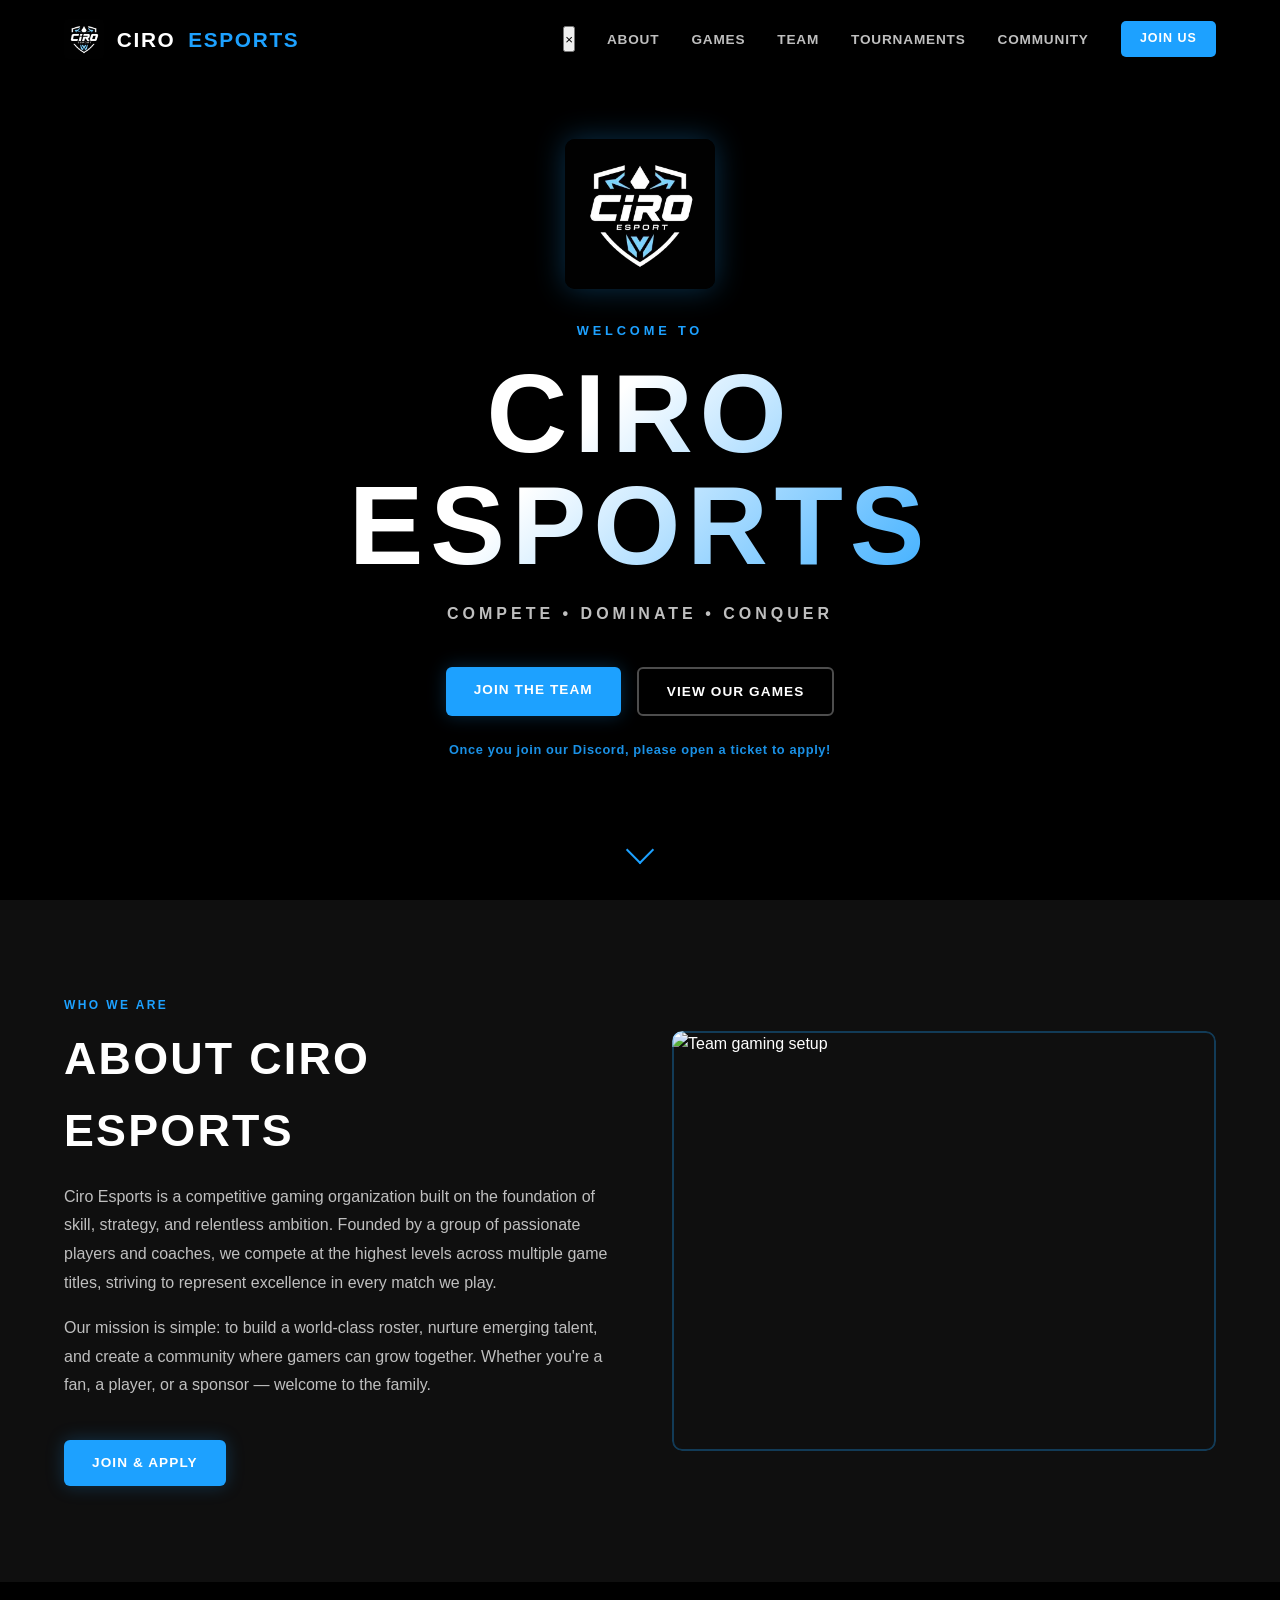
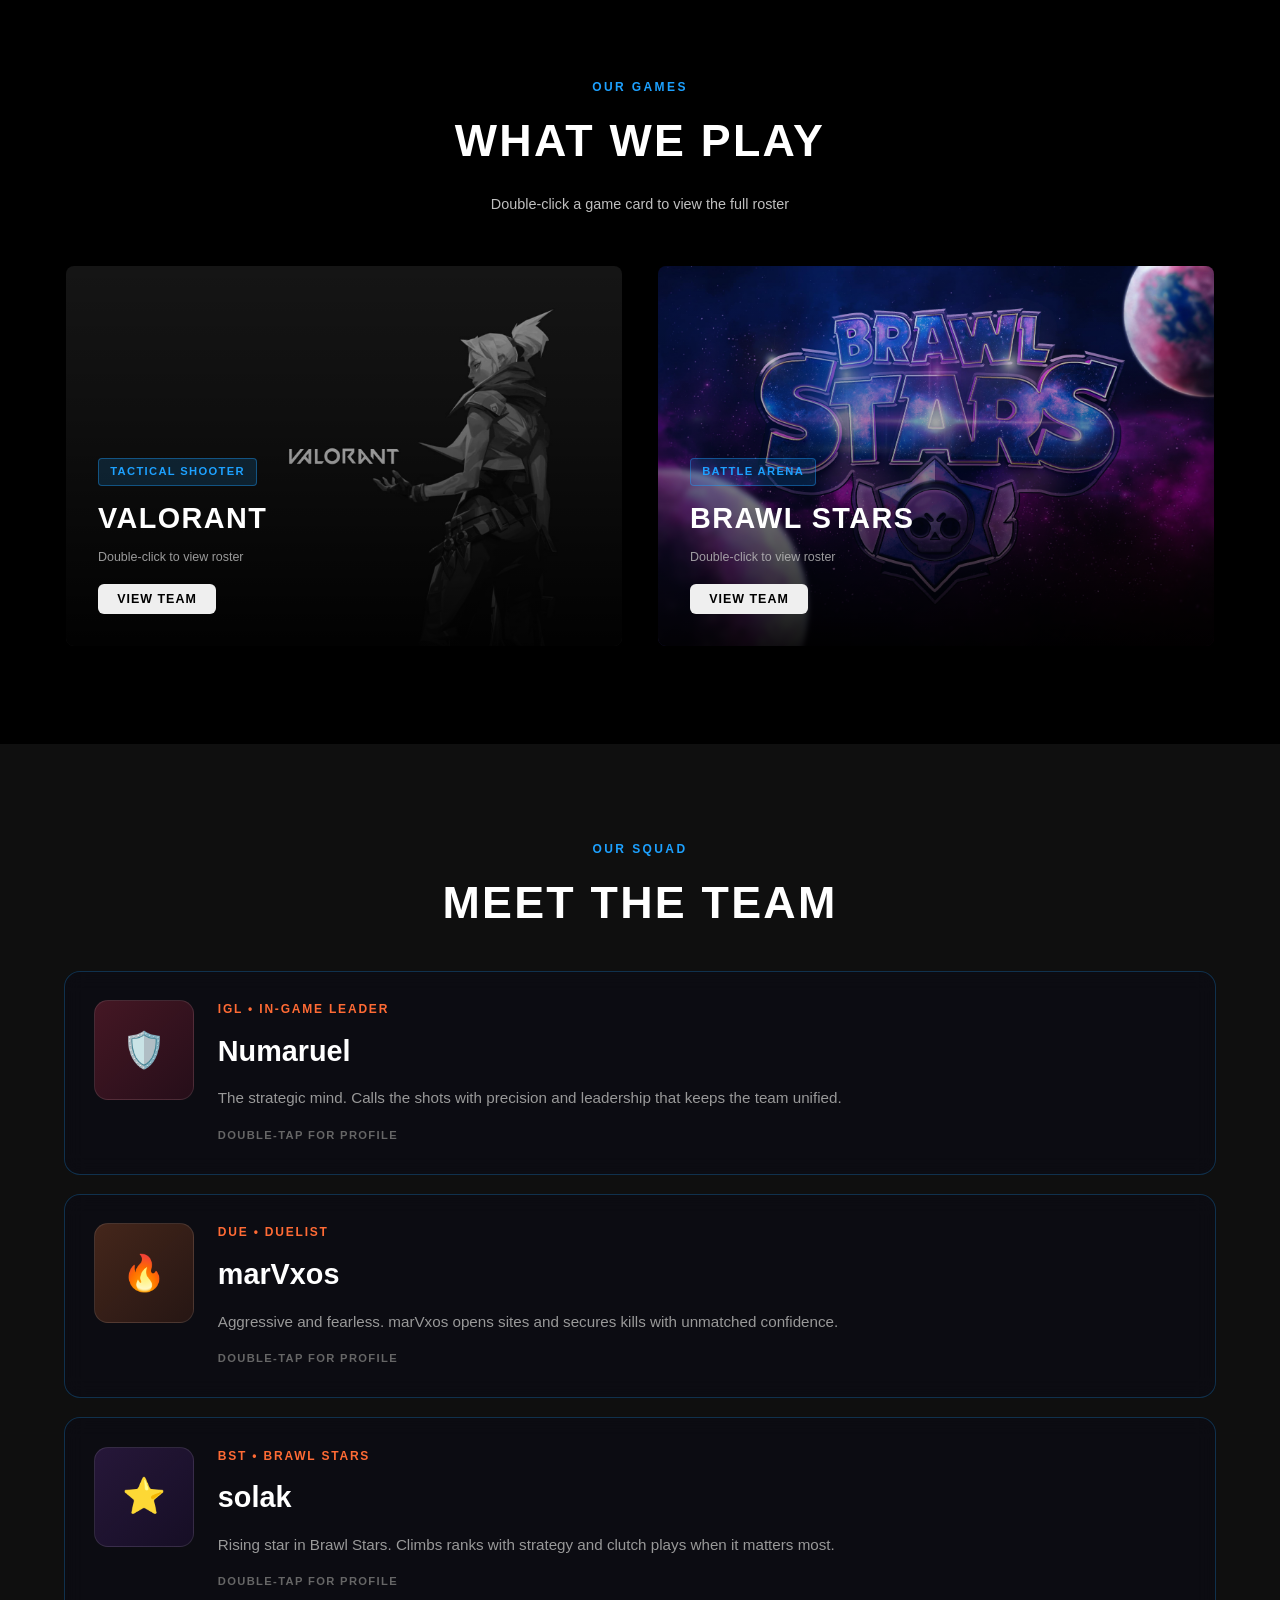
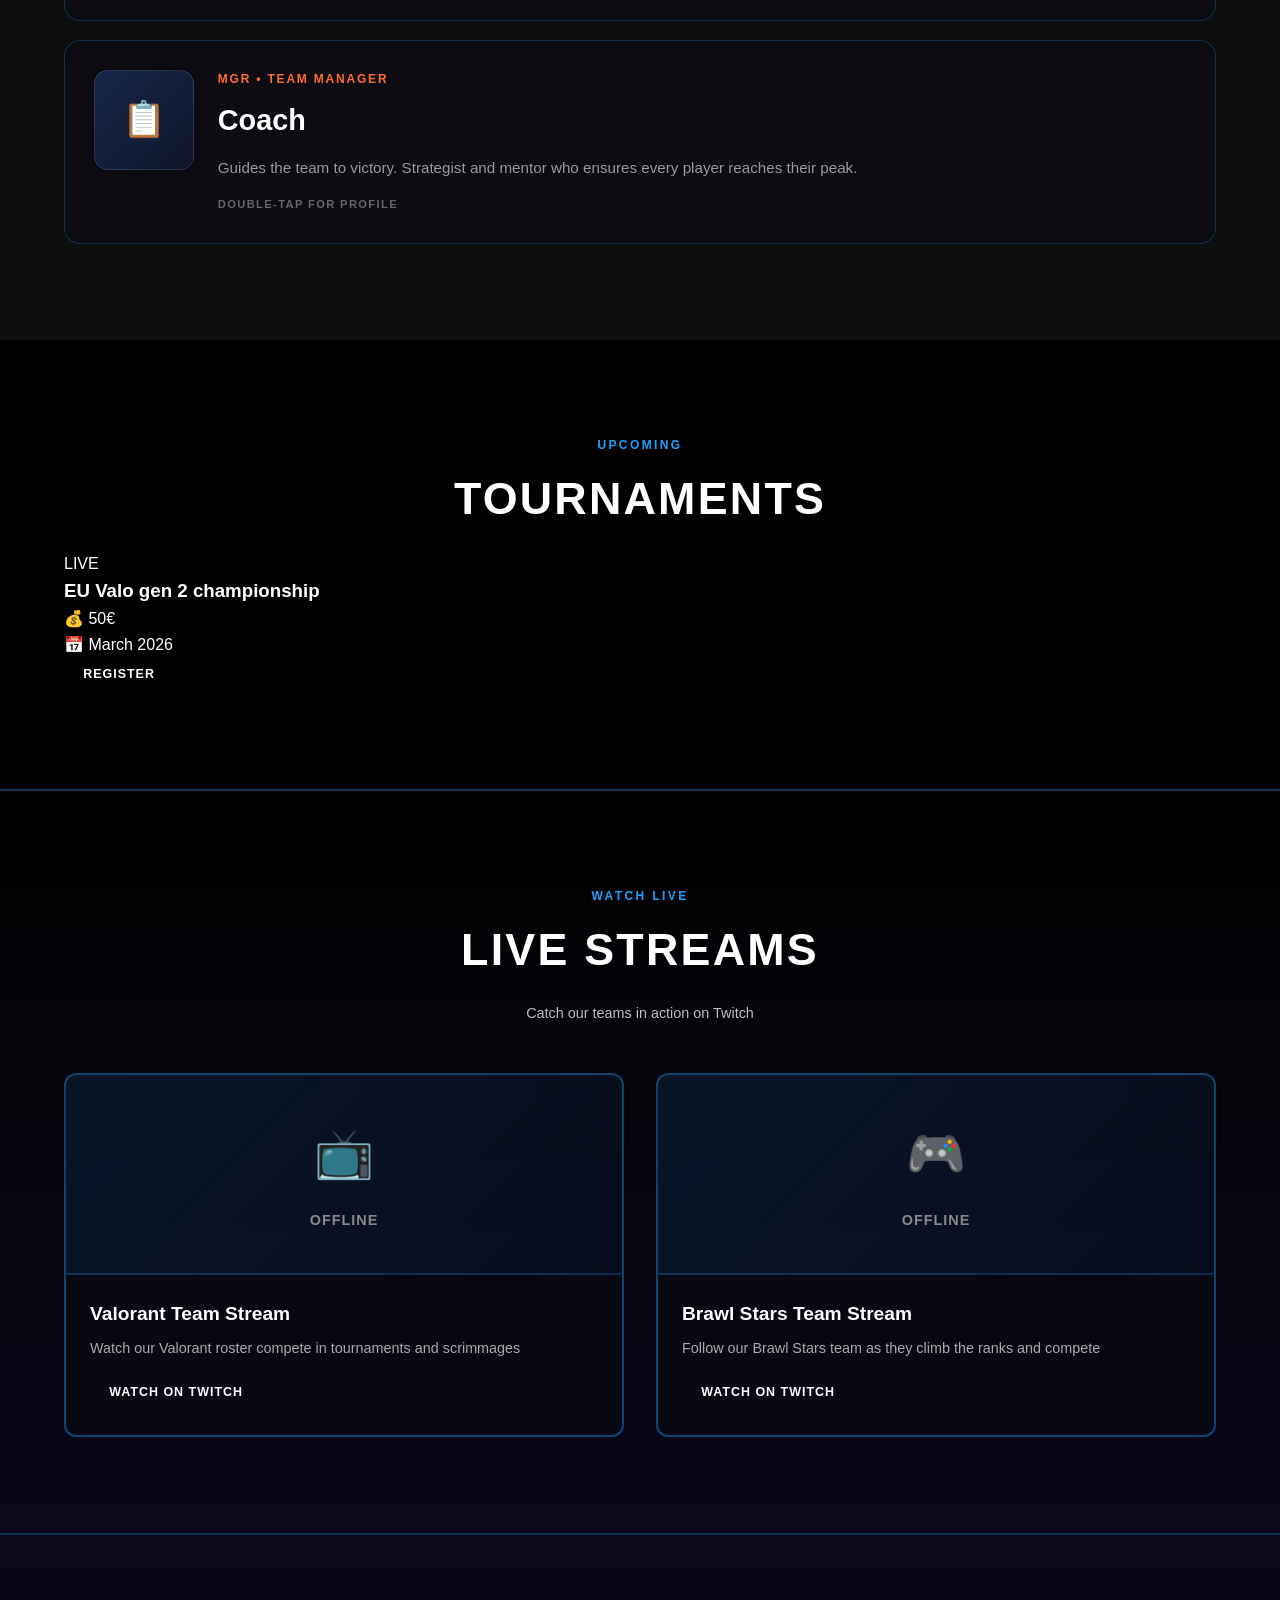
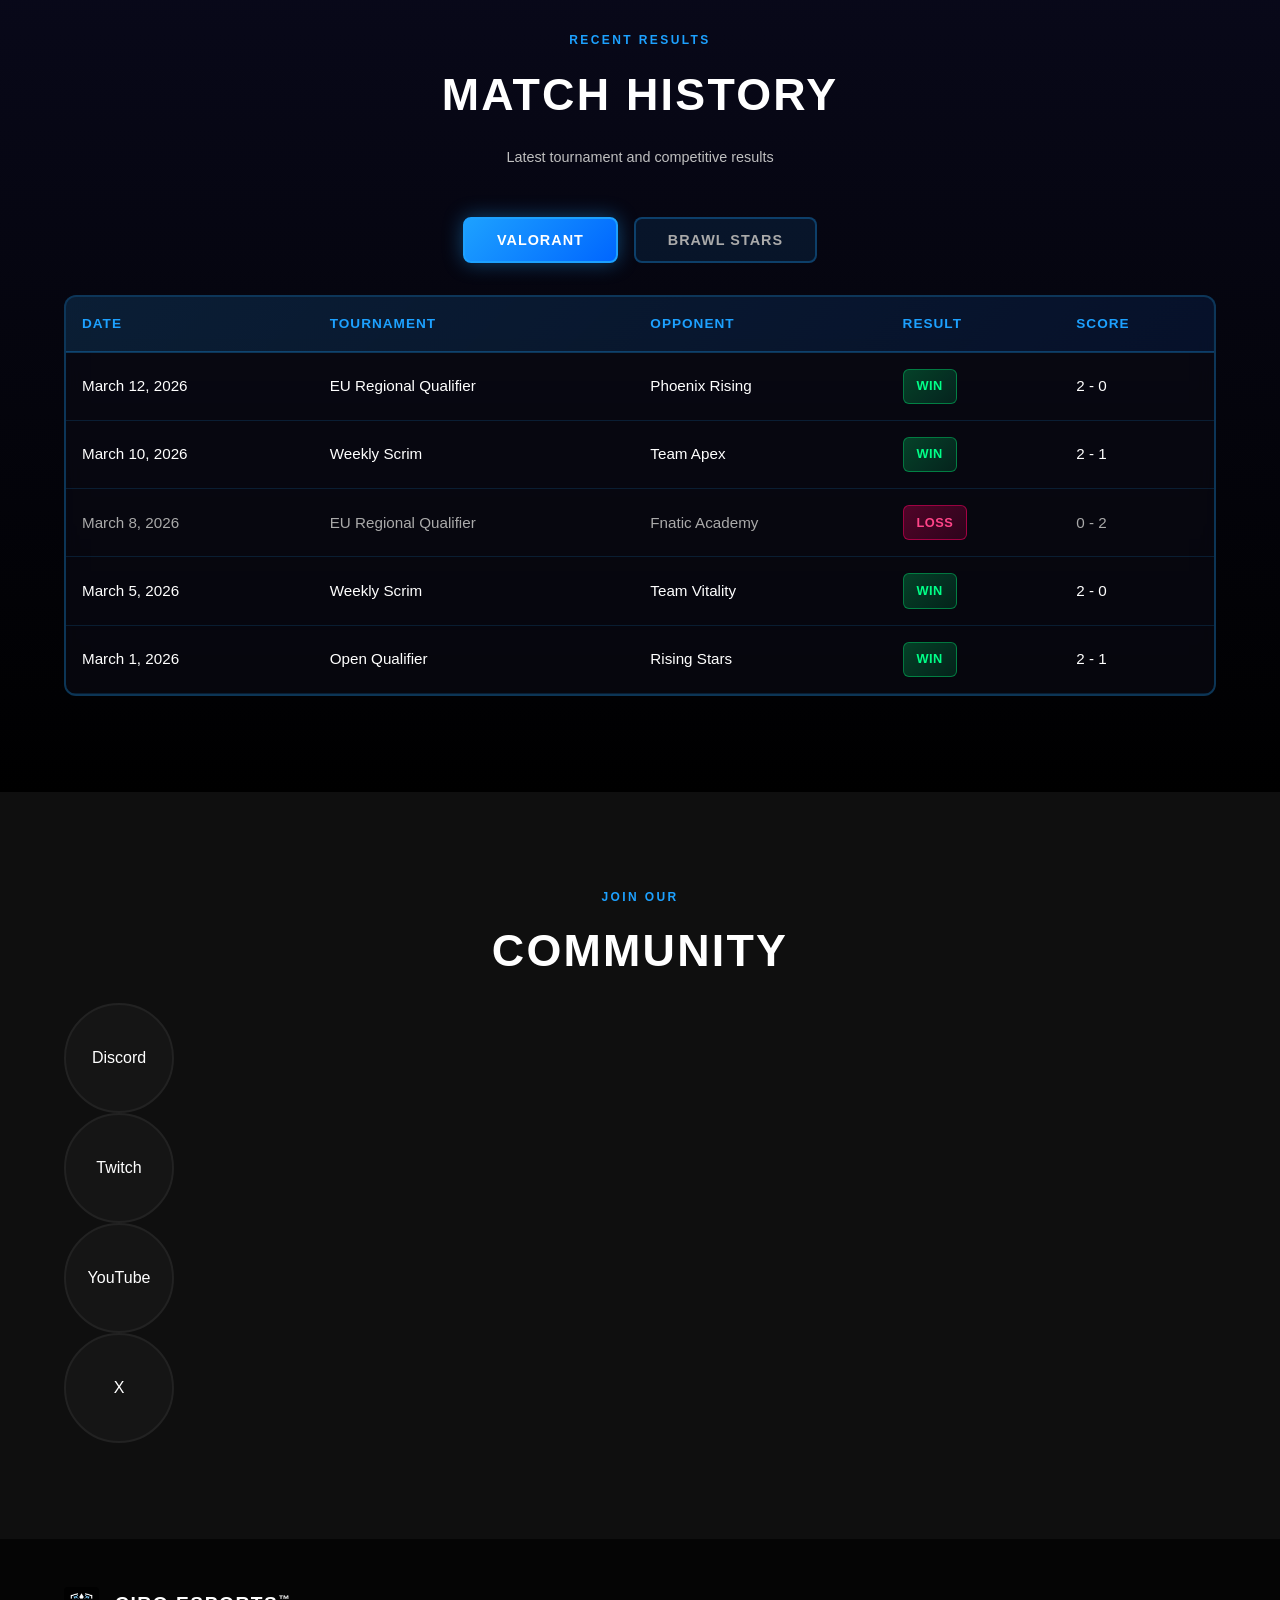
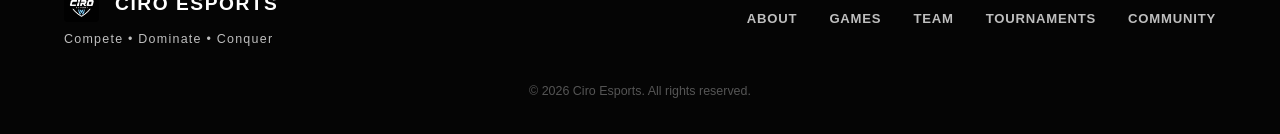
==== index.html @ e3f8dcd4 "Redesign: Update team cards to modern player card style with icons and descriptions" ====
<!DOCTYPE html>
<html lang="en">
<head>
  <meta charset="UTF-8" />
  <meta name="viewport" content="width=device-width, initial-scale=1.0" />
  <title>CIRO ESPORTS</title>
  <link rel="icon" type="image/jpeg" href="logo.jpg" />
  <link rel="stylesheet" href="style-premium.css?v=13" />
</head>
<body>
  <nav class="navbar" id="navbar">
    <div class="nav-container">
      <a href="#" class="nav-logo">
        <img src="logo.jpg" alt="CIRO Logo" class="logo-img" />
        CIRO <span>ESPORTS</span>
      </a>
      <ul class="nav-links" id="navLinks">
        <button class="nav-close" id="navClose" aria-label="Close menu">&times;</button>
        <li><a href="#about">About</a></li>
        <li><a href="#games">Games</a></li>
        <li><a href="#team">Team</a></li>
        <li><a href="#tournaments">Tournaments</a></li>
        <li><a href="#community">Community</a></li>
      </ul>
      <a href="https://discord.gg/yKxx5qBMfY" target="_blank" class="nav-cta">JOIN US</a>
      <button class="hamburger" id="hamburger" aria-label="Menu">
        <span></span><span></span><span></span>
      </button>
    </div>
  </nav>

  <section class="hero" id="home">
    <div class="hero-overlay"></div>
    <div class="hero-content fade-in">
      <img src="logo.jpg" alt="CIRO Logo" class="hero-logo" />
      <p class="hero-sub">WELCOME TO</p>
      <h1 class="hero-title">CIRO ESPORTS</h1>
      <p class="hero-tagline">COMPETE &bull; DOMINATE &bull; CONQUER</p>
      <div class="hero-buttons">
        <a href="https://discord.gg/yKxx5qBMfY" target="_blank" class="btn btn-primary">JOIN THE TEAM</a>
        <a href="#games" class="btn btn-secondary">VIEW OUR GAMES</a>
      </div>
      <p class="hero-join-hint">Once you join our Discord, please open a ticket to apply!</p>
    </div>
    <a href="#about" class="scroll-down" aria-label="Scroll down">
      <span class="scroll-arrow"></span>
    </a>
  </section>

  <section class="about section" id="about">
    <div class="container">
      <div class="about-grid">
        <div class="about-text fade-in">
          <p class="section-label">WHO WE ARE</p>
          <h2 class="section-title">ABOUT CIRO ESPORTS</h2>
          <p class="about-desc">
            Ciro Esports is a competitive gaming organization built on the foundation of skill, strategy, and relentless ambition. Founded by a group of passionate players and coaches, we compete at the highest levels across multiple game titles, striving to represent excellence in every match we play.
          </p>
          <p class="about-desc">
            Our mission is simple: to build a world-class roster, nurture emerging talent, and create a community where gamers can grow together. Whether you're a fan, a player, or a sponsor — welcome to the family.
          </p>
          <a href="https://discord.gg/yKxx5qBMfY" target="_blank" class="btn btn-primary" style="margin-top:1.5rem;">JOIN & APPLY</a>
        </div>
        <div class="about-image fade-in">
          <div class="about-img-wrapper">
            <img src="https://images.unsplash.com/photo-1542751371-adc38448a05e?w=800&q=80" alt="Team gaming setup" />
            <div class="about-img-accent"></div>
          </div>
        </div>
      </div>
    </div>
  </section>

  <section class="games section" id="games">
    <div class="container">
      <p class="section-label center">OUR GAMES</p>
      <h2 class="section-title center">WHAT WE PLAY</h2>
      <p class="section-sub center">Double-click a game card to view the full roster</p>
      <div class="games-grid">
        <div class="game-card" id="card-valorant" ondblclick="openRoster('valorant')">
          <div class="game-card-img" style="background-image: url('valorant.jpg')"></div>
          <div class="game-card-overlay">
            <div class="game-card-info">
              <span class="game-tag">Tactical Shooter</span>
              <h3 class="game-name">VALORANT</h3>
              <p class="game-hint">Double-click to view roster</p>
              <button class="btn btn-sm" onclick="openRoster('valorant'); event.stopPropagation();">VIEW TEAM</button>
            </div>
          </div>
          <div class="card-dbl-hint">
            <span>💥 Double-click for roster</span>
          </div>
        </div>
        <div class="game-card" id="card-brawlstars" ondblclick="openRoster('brawlstars')">
          <div class="game-card-img" style="background-image: url('brawlstars.jpg')"></div>
          <div class="game-card-overlay">
            <div class="game-card-info">
              <span class="game-tag">Battle Arena</span>
              <h3 class="game-name">BRAWL STARS</h3>
              <p class="game-hint">Double-click to view roster</p>
              <button class="btn btn-sm" onclick="openRoster('brawlstars'); event.stopPropagation();">VIEW TEAM</button>
            </div>
          </div>
          <div class="card-dbl-hint">
            <span>💥 Double-click for roster</span>
          </div>
        </div>
      </div>
    </div>
  </section>

  <div class="modal-overlay" id="modal-valorant" onclick="closeRoster('valorant')">
    <div class="modal" onclick="event.stopPropagation()">
      <button class="modal-close" onclick="closeRoster('valorant')">&times;</button>
      <div class="modal-header valorant-header">
        <span class="modal-game-tag">Tactical Shooter</span>
        <h2 class="modal-title">VALORANT ROSTER</h2>
        <p class="modal-sub">CIRO ESPORTS — Active Lineup</p>
      </div>
      <div class="roster-grid">
        <div class="roster-card" ondblclick="showPlayerStats('Numaruel', 'valorant')" style="cursor: pointer; transition: all 0.2s;" title="Double-click to view stats" onmouseover="this.style.transform='scale(1.05)'" onmouseout="this.style.transform='scale(1)'">
          <div class="roster-avatar" style="background: linear-gradient(135deg,#1DA1FF22,#0A6CFF44)"><span class="roster-initial">N</span></div>
          <h3 class="roster-name">Numaruel</h3>
          <p class="roster-role">IGL</p>
        </div>
        <div class="roster-card" ondblclick="showPlayerStats('marVxos', 'valorant')" style="cursor: pointer; transition: all 0.2s;" title="Double-click to view stats" onmouseover="this.style.transform='scale(1.05)'" onmouseout="this.style.transform='scale(1)'">
          <div class="roster-avatar" style="background: linear-gradient(135deg,#FF006E22,#C3045044)"><span class="roster-initial">M</span></div>
          <h3 class="roster-name">marVxos</h3>
          <p class="roster-role">Duelist</p>
        </div>
        <div class="roster-card" ondblclick="showPlayerStats('edii', 'valorant')" style="cursor: pointer; transition: all 0.2s;" title="Double-click to view stats" onmouseover="this.style.transform='scale(1.05)'" onmouseout="this.style.transform='scale(1)'">
          <div class="roster-avatar" style="background: linear-gradient(135deg,#00D9FF22,#0099CC44)"><span class="roster-initial">E</span></div>
          <h3 class="roster-name">edii</h3>
          <p class="roster-role">Controller</p>
        </div>
        <div class="roster-card" ondblclick="showPlayerStats('goonerJ67', 'valorant')" style="cursor: pointer; transition: all 0.2s;" title="Double-click to view stats" onmouseover="this.style.transform='scale(1.05)'" onmouseout="this.style.transform='scale(1)'">
          <div class="roster-avatar" style="background: linear-gradient(135deg,#FFB81C22,#FF950044)"><span class="roster-initial">G</span></div>
          <h3 class="roster-name">goonerJ67</h3>
          <p class="roster-role">Smoker</p>
        </div>
        <div class="roster-card" ondblclick="showPlayerStats('ItzReallyMario', 'valorant')" style="cursor: pointer; transition: all 0.2s;" title="Double-click to view stats" onmouseover="this.style.transform='scale(1.05)'" onmouseout="this.style.transform='scale(1)'">
          <div class="roster-avatar" style="background: linear-gradient(135deg,#00FF0022,#00CC0044)"><span class="roster-initial">I</span></div>
          <h3 class="roster-name">ItzReallyMario</h3>
          <p class="roster-role">Fragger</p>
        </div>
      </div>
    </div>
  </div>

  <div class="modal-overlay" id="modal-brawlstars" onclick="closeRoster('brawlstars')">
    <div class="modal" onclick="event.stopPropagation()">
      <button class="modal-close" onclick="closeRoster('brawlstars')">&times;</button>
      <div class="modal-header brawlstars-header">
        <span class="modal-game-tag">Battle Arena</span>
        <h2 class="modal-title">BRAWL STARS ROSTER</h2>
        <p class="modal-sub">CIRO ESPORTS — Active Lineup</p>
      </div>
      <div class="roster-grid">
        <div class="roster-card" ondblclick="showPlayerStats('solak', 'brawlstars')" style="cursor: pointer; transition: all 0.2s;" title="Double-click to view stats" onmouseover="this.style.transform='scale(1.05)'" onmouseout="this.style.transform='scale(1)'">
          <div class="roster-avatar" style="background: linear-gradient(135deg,#FF006E22,#C3045044)"><span class="roster-initial">S</span></div>
          <h3 class="roster-name">solak</h3>
          <p class="roster-role">Vice President</p>
        </div>
        <div class="roster-card" ondblclick="showPlayerStats('rezon', 'brawlstars')" style="cursor: pointer; transition: all 0.2s;" title="Double-click to view stats" onmouseover="this.style.transform='scale(1.05)'" onmouseout="this.style.transform='scale(1)'">
          <div class="roster-avatar" style="background: linear-gradient(135deg,#FF9500AA,#FF6B00BB)"><span class="roster-initial">R</span></div>
          <h3 class="roster-name">rezon</h3>
          <p class="roster-role">Member</p>
        </div>
        <div class="roster-card">
          <div class="roster-avatar" style="background: linear-gradient(135deg,#CCCCCC22,#99999944)"><span class="roster-initial">-</span></div>
          <h3 class="roster-name">Empty</h3>
          <p class="roster-role">-</p>
        </div>
        <div class="roster-card">
          <div class="roster-avatar" style="background: linear-gradient(135deg,#CCCCCC22,#99999944)"><span class="roster-initial">-</span></div>
          <h3 class="roster-name">Empty</h3>
          <p class="roster-role">-</p>
        </div>
        <div class="roster-card">
          <div class="roster-avatar" style="background: linear-gradient(135deg,#CCCCCC22,#99999944)"><span class="roster-initial">-</span></div>
          <h3 class="roster-name">Empty</h3>
          <p class="roster-role">-</p>
        </div>
      </div>
    </div>
  </div>

  <section class="team section" id="team">
    <div class="container">
      <p class="section-label center">OUR SQUAD</p>
      <h2 class="section-title center">MEET THE TEAM</h2>
      <div class="team-cards-container">
        <!-- Numaruel -->
        <div class="team-card-modern fade-in">
          <div class="card-icon-container" style="background: linear-gradient(135deg, rgba(200,50,80,0.3) 0%, rgba(150,30,60,0.2) 100%);">
            <span class="card-icon">🛡️</span>
          </div>
          <div class="card-content">
            <p class="card-role">IGL • IN-GAME LEADER</p>
            <h3 class="card-name">Numaruel</h3>
            <p class="card-desc">The strategic mind. Calls the shots with precision and leadership that keeps the team unified.</p>
            <p class="card-hint">DOUBLE-TAP FOR PROFILE</p>
          </div>
        </div>

        <!-- marVxos -->
        <div class="team-card-modern fade-in">
          <div class="card-icon-container" style="background: linear-gradient(135deg, rgba(200,100,50,0.3) 0%, rgba(150,70,30,0.2) 100%);">
            <span class="card-icon">🔥</span>
          </div>
          <div class="card-content">
            <p class="card-role">DUE • DUELIST</p>
            <h3 class="card-name">marVxos</h3>
            <p class="card-desc">Aggressive and fearless. marVxos opens sites and secures kills with unmatched confidence.</p>
            <p class="card-hint">DOUBLE-TAP FOR PROFILE</p>
          </div>
        </div>

        <!-- solak -->
        <div class="team-card-modern fade-in">
          <div class="card-icon-container" style="background: linear-gradient(135deg, rgba(100,50,150,0.3) 0%, rgba(70,30,120,0.2) 100%);">
            <span class="card-icon">⭐</span>
          </div>
          <div class="card-content">
            <p class="card-role">BST • BRAWL STARS</p>
            <h3 class="card-name">solak</h3>
            <p class="card-desc">Rising star in Brawl Stars. Climbs ranks with strategy and clutch plays when it matters most.</p>
            <p class="card-hint">DOUBLE-TAP FOR PROFILE</p>
          </div>
        </div>

        <!-- Coach -->
        <div class="team-card-modern fade-in">
          <div class="card-icon-container" style="background: linear-gradient(135deg, rgba(50,100,200,0.3) 0%, rgba(30,70,150,0.2) 100%);">
            <span class="card-icon">📋</span>
          </div>
          <div class="card-content">
            <p class="card-role">MGR • TEAM MANAGER</p>
            <h3 class="card-name">Coach</h3>
            <p class="card-desc">Guides the team to victory. Strategist and mentor who ensures every player reaches their peak.</p>
            <p class="card-hint">DOUBLE-TAP FOR PROFILE</p>
          </div>
        </div>
      </div>
    </div>
  </section>

  <section class="tournaments section" id="tournaments">
    <div class="container">
      <p class="section-label center">UPCOMING</p>
      <h2 class="section-title center">TOURNAMENTS</h2>
      <div class="tournaments-grid">
        <div class="tournament-card fade-in">
          <div class="tournament-badge">
            <span class="badge-live">LIVE</span>
          </div>
          <h3 class="tournament-name">EU Valo gen 2 championship</h3>
          <p class="tournament-prize">💰 50€</p>
          <p class="tournament-date">📅 March 2026</p>
          <a href="https://discord.gg/yKxx5qBMfY" target="_blank" class="btn btn-sm">REGISTER</a>
        </div>
      </div>
    </div>
  </section>

  <!-- LIVE STREAM SECTION -->
  <section class="livestream section" id="livestream">
    <div class="container">
      <p class="section-label center">WATCH LIVE</p>
      <h2 class="section-title center">LIVE STREAMS</h2>
      <p class="section-sub center">Catch our teams in action on Twitch</p>
      <div class="livestream-grid">
        <div class="livestream-card fade-in">
          <div class="livestream-placeholder">
            <div class="livestream-icon">📺</div>
            <p class="livestream-status">OFFLINE</p>
          </div>
          <div class="livestream-info">
            <h3 class="livestream-title">Valorant Team Stream</h3>
            <p class="livestream-desc">Watch our Valorant roster compete in tournaments and scrimmages</p>
            <a href="https://www.twitch.tv/ciroesports" target="_blank" class="btn btn-sm">WATCH ON TWITCH</a>
          </div>
        </div>
        <div class="livestream-card fade-in">
          <div class="livestream-placeholder">
            <div class="livestream-icon">🎮</div>
            <p class="livestream-status">OFFLINE</p>
          </div>
          <div class="livestream-info">
            <h3 class="livestream-title">Brawl Stars Team Stream</h3>
            <p class="livestream-desc">Follow our Brawl Stars team as they climb the ranks and compete</p>
            <a href="https://www.twitch.tv/ciroesports" target="_blank" class="btn btn-sm">WATCH ON TWITCH</a>
          </div>
        </div>
      </div>
    </div>
  </section>

  <!-- MATCH HISTORY SECTION -->
  <section class="matches section" id="matches">
    <div class="container">
      <p class="section-label center">RECENT RESULTS</p>
      <h2 class="section-title center">MATCH HISTORY</h2>
      <p class="section-sub center">Latest tournament and competitive results</p>
      <div class="matches-container">
        <div class="matches-tabs">
          <button class="tab-btn active" onclick="switchMatchTab('valorant')">VALORANT</button>
          <button class="tab-btn" onclick="switchMatchTab('brawlstars')">BRAWL STARS</button>
        </div>
        <div class="matches-table-wrapper">
          <table class="matches-table" id="valorant-matches">
            <thead>
              <tr>
                <th>Date</th>
                <th>Tournament</th>
                <th>Opponent</th>
                <th>Result</th>
                <th>Score</th>
              </tr>
            </thead>
            <tbody>
              <tr class="match-win">
                <td>March 12, 2026</td>
                <td>EU Regional Qualifier</td>
                <td>Phoenix Rising</td>
                <td><span class="badge-win">WIN</span></td>
                <td>2 - 0</td>
              </tr>
              <tr class="match-win">
                <td>March 10, 2026</td>
                <td>Weekly Scrim</td>
                <td>Team Apex</td>
                <td><span class="badge-win">WIN</span></td>
                <td>2 - 1</td>
              </tr>
              <tr class="match-loss">
                <td>March 8, 2026</td>
                <td>EU Regional Qualifier</td>
                <td>Fnatic Academy</td>
                <td><span class="badge-loss">LOSS</span></td>
                <td>0 - 2</td>
              </tr>
              <tr class="match-win">
                <td>March 5, 2026</td>
                <td>Weekly Scrim</td>
                <td>Team Vitality</td>
                <td><span class="badge-win">WIN</span></td>
                <td>2 - 0</td>
              </tr>
              <tr class="match-win">
                <td>March 1, 2026</td>
                <td>Open Qualifier</td>
                <td>Rising Stars</td>
                <td><span class="badge-win">WIN</span></td>
                <td>2 - 1</td>
              </tr>
            </tbody>
          </table>
          <table class="matches-table" id="brawlstars-matches" style="display: none;">
            <thead>
              <tr>
                <th>Date</th>
                <th>Tournament</th>
                <th>Opponent</th>
                <th>Result</th>
                <th>Trophies Won</th>
              </tr>
            </thead>
            <tbody>
              <tr class="match-win">
                <td>March 13, 2026</td>
                <td>Regional Championship</td>
                <td>Brawl Legends</td>
                <td><span class="badge-win">WIN</span></td>
                <td>+145</td>
              </tr>
              <tr class="match-win">
                <td>March 11, 2026</td>
                <td>Weekly Showdown</td>
                <td>Elite Squad</td>
                <td><span class="badge-win">WIN</span></td>
                <td>+98</td>
              </tr>
              <tr class="match-loss">
                <td>March 9, 2026</td>
                <td>Regional Championship</td>
                <td>Pro Gamers</td>
                <td><span class="badge-loss">LOSS</span></td>
                <td>-67</td>
              </tr>
              <tr class="match-win">
                <td>March 6, 2026</td>
                <td>Weekly Showdown</td>
                <td>Star Chasers</td>
                <td><span class="badge-win">WIN</span></td>
                <td>+156</td>
              </tr>
              <tr class="match-win">
                <td>March 2, 2026</td>
                <td>Friendly Match</td>
                <td>Rising Stars</td>
                <td><span class="badge-win">WIN</span></td>
                <td>+112</td>
              </tr>
            </tbody>
          </table>
        </div>
      </div>
    </div>
  </section>

  <section class="community section" id="community">
    <div class="container">
      <p class="section-label center">JOIN OUR</p>
      <h2 class="section-title center">COMMUNITY</h2>
      <div class="community-buttons">
        <a href="https://discord.gg/yKxx5qBMfY" target="_blank" class="social-btn discord"><span>Discord</span></a>
        <a href="https://www.twitch.tv/ciroesports" target="_blank" class="social-btn twitch"><span>Twitch</span></a>
        <a href="https://youtube.com" target="_blank" class="social-btn youtube"><span>YouTube</span></a>
        <a href="https://x.com/CiroEsport33319" target="_blank" class="social-btn twitter"><span>X</span></a>
      </div>
    </div>
  </section>

  <footer class="footer">
    <div class="container">
      <div class="footer-inner">
        <div class="footer-brand">
          <div class="footer-logo-wrapper">
            <img src="logo.jpg" alt="CIRO Logo" class="footer-logo-img" />
            <p class="footer-logo">CIRO ESPORTS<span class="trade">™</span></p>
          </div>
          <p class="footer-tagline">Compete &bull; Dominate &bull; Conquer</p>
        </div>
        <div class="footer-links">
          <a href="#about">About</a>
          <a href="#games">Games</a>
          <a href="#team">Team</a>
          <a href="#tournaments">Tournaments</a>
          <a href="#community">Community</a>
        </div>
      </div>
      <p class="footer-copy">&copy; 2026 Ciro Esports. All rights reserved.</p>
    </div>
  </footer>

  <!-- PLAYER STATS MODAL -->
  <div class="modal-overlay" id="modal-stats" onclick="closeStats()">
    <div class="modal" onclick="event.stopPropagation()" style="max-width: 600px;">
      <button class="modal-close" onclick="closeStats()">&times;</button>
      <div class="modal-header" id="stats-header">
        <h2 class="modal-title" id="stats-player-name">Player Stats</h2>
      </div>
      <div id="stats-content" style="padding: 20px; color: #fff;">
        <div id="stats-tracker-link"></div>
        <div id="stats-display"></div>
      </div>
    </div>
  </div>

  <script src="script-premium.js?v=13"></script>
</body>
</html>
---- style-premium.css ----
/* ============================================================
   CIRO ESPORTS — MAIN STYLESHEET
   Blue-accent, clean esports design
   ============================================================ */

/* ---------- RESET & BASE ---------- */
*, *::before, *::after { box-sizing: border-box; margin: 0; padding: 0; }

:root {
  --bg:        #000000;
  --bg2:       #0F0F0F;
  --card:      #151515;
  --blue:      #1DA1FF;
  --blue2:     #0A6CFF;
  --white:     #FFFFFF;
  --gray:      #BFBFBF;
  --border:    #222222;
  --radius:    10px;
  --transition: 0.3s ease;
}

html { scroll-behavior: smooth; }

body {
  background: var(--bg);
  color: var(--white);
  font-family: 'Inter', sans-serif;
  font-size: 16px;
  line-height: 1.6;
  overflow-x: hidden;
}

a { text-decoration: none; color: inherit; }
img { max-width: 100%; display: block; }
ul { list-style: none; }

/* ---------- UTILITIES ---------- */
.container { max-width: 1200px; margin: 0 auto; padding: 0 1.5rem; }
.section    { padding: 6rem 0; }
.center     { text-align: center; }

.section-label {
  font-family: 'Montserrat', sans-serif;
  font-size: 0.75rem;
  font-weight: 700;
  letter-spacing: 0.2em;
  color: var(--blue);
  text-transform: uppercase;
  margin-bottom: 0.5rem;
}

.section-title {
  font-family: 'Montserrat', sans-serif;
  font-size: clamp(1.8rem, 4vw, 2.8rem);
  font-weight: 900;
  text-transform: uppercase;
  letter-spacing: 0.05em;
  margin-bottom: 1rem;
}

.section-sub {
  color: var(--gray);
  font-size: 0.9rem;
  margin-bottom: 3rem;
}

.section-desc {
  color: var(--gray);
  max-width: 540px;
  margin: 0 auto 3rem;
}

/* ---------- BUTTONS ---------- */
.btn {
  display: inline-block;
  padding: 0.75rem 1.75rem;
  border-radius: 6px;
  font-family: 'Montserrat', sans-serif;
  font-weight: 700;
  font-size: 0.85rem;
  letter-spacing: 0.08em;
  text-transform: uppercase;
  cursor: pointer;
  border: none;
  transition: all var(--transition);
}

.btn-primary {
  background: var(--blue);
  color: var(--white);
  box-shadow: 0 0 18px rgba(29,161,255,0.25);
}
.btn-primary:hover {
  background: var(--blue2);
  box-shadow: 0 0 28px rgba(29,161,255,0.45);
  transform: translateY(-2px);
}

.btn-secondary {
  background: transparent;
  color: var(--white);
  border: 2px solid rgba(255,255,255,0.3);
}
.btn-secondary:hover {
  border-color: var(--blue);
  color: var(--blue);
  transform: translateY(-2px);
}

.btn-outline {
  background: transparent;
  color: var(--blue);
  border: 2px solid var(--blue);
}
.btn-outline:hover {
  background: var(--blue);
  color: var(--white);
  transform: translateY(-2px);
}

.btn-sm { padding: 0.5rem 1.2rem; font-size: 0.78rem; }

/* ---------- NAVBAR ---------- */
.navbar {
  position: fixed;
  top: 0; left: 0; right: 0;
  z-index: 1000;
  padding: 1.2rem 0;
  transition: background var(--transition), padding var(--transition);
}

.navbar.scrolled {
  background: rgba(0,0,0,0.92);
  backdrop-filter: blur(12px);
  padding: 0.8rem 0;
  border-bottom: 1px solid var(--border);
}

.nav-container {
  max-width: 1200px;
  margin: 0 auto;
  padding: 0 1.5rem;
  display: flex;
  align-items: center;
  gap: 2rem;
}

.nav-logo {
  font-family: 'Montserrat', sans-serif;
  font-weight: 900;
  font-size: 1.3rem;
  letter-spacing: 0.08em;
  text-transform: uppercase;
  flex-shrink: 0;
  display: flex;
  align-items: center;
  gap: 0.8rem;
}

.logo-img {
  height: 40px;
  width: auto;
  border-radius: 4px;
}
.nav-logo span { color: var(--blue); }

.nav-links {
  display: flex;
  gap: 2rem;
  margin-left: auto;
}

.nav-links a {
  font-size: 0.85rem;
  font-weight: 600;
  letter-spacing: 0.06em;
  text-transform: uppercase;
  color: var(--gray);
  position: relative;
  transition: color var(--transition);
}
.nav-links a::after {
  content: '';
  position: absolute;
  bottom: -4px; left: 0;
  width: 0; height: 2px;
  background: var(--blue);
  transition: width var(--transition);
}
.nav-links a:hover { color: var(--white); }
.nav-links a:hover::after { width: 100%; }

.nav-cta {
  background: var(--blue);
  color: var(--white);
  border: none;
  padding: 0.5rem 1.2rem;
  border-radius: 5px;
  font-family: 'Montserrat', sans-serif;
  font-weight: 700;
  font-size: 0.78rem;
  letter-spacing: 0.08em;
  cursor: pointer;
  transition: all var(--transition);
  flex-shrink: 0;
}
.nav-cta:hover { background: var(--blue2); box-shadow: 0 0 18px rgba(29,161,255,0.4); }

.hamburger {
  display: none;
  flex-direction: column;
  gap: 5px;
  background: none;
  border: none;
  cursor: pointer;
  padding: 4px;
  margin-left: auto;
}
.hamburger span {
  display: block;
  width: 24px; height: 2px;
  background: var(--white);
  border-radius: 2px;
  transition: all var(--transition);
}

/* ---------- HERO ---------- */
.hero {
  position: relative;
  min-height: 100vh;
  display: flex;
  align-items: center;
  justify-content: center;
  text-align: center;
  background: url('https://images.unsplash.com/photo-1511512578047-dfb367046420?w=1920&q=80') center/cover no-repeat;
  overflow: hidden;
}

.hero-overlay {
  position: absolute;
  inset: 0;
  background: linear-gradient(
    to bottom,
    rgba(0,0,0,0.7) 0%,
    rgba(0,0,0,0.5) 50%,
    rgba(0,0,0,0.9) 100%
  );
}

.hero-content {
  position: relative;
  z-index: 2;
  max-width: 800px;
  padding: 0 1.5rem;
  display: flex;
  flex-direction: column;
  align-items: center;
}

.hero-logo {
  width: 150px;
  height: auto;
  margin-bottom: 2rem;
  border-radius: 10px;
  box-shadow: 0 0 30px rgba(29, 161, 255, 0.3);
  animation: float 4s ease-in-out infinite;
}

@keyframes float {
  0%, 100% { transform: translateY(0); }
  50% { transform: translateY(-10px); }
}

.hero-sub {
  font-size: 0.8rem;
  font-weight: 700;
  letter-spacing: 0.3em;
  color: var(--blue);
  text-transform: uppercase;
  margin-bottom: 1rem;
}

.hero-title {
  font-family: 'Montserrat', sans-serif;
  font-size: clamp(3rem, 10vw, 7rem);
  font-weight: 900;
  text-transform: uppercase;
  letter-spacing: 0.06em;
  line-height: 1;
  margin-bottom: 1.2rem;
  background: linear-gradient(135deg, #fff 40%, var(--blue) 100%);
  -webkit-background-clip: text;
  -webkit-text-fill-color: transparent;
  background-clip: text;
}

.hero-tagline {
  font-size: clamp(0.8rem, 2vw, 1rem);
  font-weight: 600;
  letter-spacing: 0.25em;
  color: var(--gray);
  text-transform: uppercase;
  margin-bottom: 2.5rem;
}

.hero-join-hint {
  font-size: 0.8rem;
  color: var(--blue);
  margin-top: 1.5rem;
  font-weight: 600;
  letter-spacing: 0.05em;
  opacity: 0.9;
}

.hero-buttons { display: flex; gap: 1rem; justify-content: center; flex-wrap: wrap; }

.scroll-down {
  position: absolute;
  bottom: 2.5rem;
  left: 50%;
  transform: translateX(-50%);
  z-index: 2;
  display: flex;
  flex-direction: column;
  align-items: center;
  gap: 6px;
  animation: bounce 2s infinite;
}

.scroll-arrow {
  display: block;
  width: 20px; height: 20px;
  border-right: 2px solid var(--blue);
  border-bottom: 2px solid var(--blue);
  transform: rotate(45deg);
}

@keyframes bounce {
  0%, 100% { transform: translateX(-50%) translateY(0); }
  50%       { transform: translateX(-50%) translateY(8px); }
}

/* ---------- ABOUT ---------- */
.about { background: var(--bg2); }

.about-grid {
  display: grid;
  grid-template-columns: 1fr 1fr;
  gap: 4rem;
  align-items: center;
}

.about-desc {
  color: var(--gray);
  margin-bottom: 1rem;
  line-height: 1.8;
}

.about-img-wrapper {
  position: relative;
  border-radius: var(--radius);
  overflow: hidden;
}
.about-img-wrapper img {
  width: 100%;
  height: 420px;
  object-fit: cover;
  border-radius: var(--radius);
  transition: transform 0.5s ease;
}
.about-img-wrapper:hover img { transform: scale(1.04); }

.about-img-accent {
  position: absolute;
  inset: 0;
  border-radius: var(--radius);
  border: 2px solid rgba(29,161,255,0.3);
  pointer-events: none;
}

/* ---------- GAMES ---------- */
.games { background: var(--bg); }

.games-grid {
  display: grid;
  grid-template-columns: repeat(2, 1fr);
  gap: 2rem;
  margin-top: 1rem;
}

.game-card {
  position: relative;
  border-radius: var(--radius);
  overflow: hidden;
  cursor: pointer;
  border: 2px solid transparent;
  transition: border-color var(--transition), transform var(--transition), box-shadow var(--transition);
  user-select: none;
}

.game-card:hover {
  border-color: var(--blue);
  transform: translateY(-6px);
  box-shadow: 0 12px 40px rgba(29,161,255,0.2);
}

.game-card-img {
  width: 100%;
  height: 380px;
  background-size: cover;
  background-position: center;
  transition: transform 0.5s ease;
}
.game-card:hover .game-card-img { transform: scale(1.06); }

.game-card-overlay {
  position: absolute;
  inset: 0;
  background: linear-gradient(to top, rgba(0,0,0,0.92) 0%, rgba(0,0,0,0.3) 60%, transparent 100%);
  display: flex;
  align-items: flex-end;
  padding: 2rem;
}

.game-card-info { width: 100%; }

.game-tag {
  display: inline-block;
  background: rgba(29,161,255,0.15);
  border: 1px solid rgba(29,161,255,0.4);
  color: var(--blue);
  font-size: 0.7rem;
  font-weight: 700;
  letter-spacing: 0.12em;
  text-transform: uppercase;
  padding: 0.25rem 0.7rem;
  border-radius: 4px;
  margin-bottom: 0.6rem;
}

.game-name {
  font-family: 'Montserrat', sans-serif;
  font-size: 1.8rem;
  font-weight: 900;
  text-transform: uppercase;
  letter-spacing: 0.05em;
  margin-bottom: 0.4rem;
}

.game-hint {
  font-size: 0.78rem;
  color: var(--gray);
  margin-bottom: 1rem;
  opacity: 0.8;
}

.card-dbl-hint {
  position: absolute;
  top: 1rem; right: 1rem;
  background: rgba(0,0,0,0.75);
  border: 1px solid rgba(29,161,255,0.35);
  border-radius: 20px;
  padding: 0.3rem 0.85rem;
  font-size: 0.7rem;
  color: var(--blue);
  opacity: 0;
  transition: opacity var(--transition);
  pointer-events: none;
}
.game-card:hover .card-dbl-hint { opacity: 1; }

/* ---------- MODALS ---------- */
.modal-overlay {
  position: fixed;
  inset: 0;
  background: rgba(0,0,0,0.85);
  backdrop-filter: blur(8px);
  z-index: 2000;
  display: flex;
  align-items: center;
  justify-content: center;
  padding: 1.5rem;
  opacity: 0;
  pointer-events: none;
  transition: opacity 0.3s ease;
}

.modal-overlay.active {
  opacity: 1;
  pointer-events: all;
}

.modal {
  background: var(--card);
  border: 1px solid var(--border);
  border-radius: 14px;
  width: 100%;
  max-width: 680px;
  max-height: 90vh;
  overflow-y: auto;
  position: relative;
  transform: translateY(30px) scale(0.97);
  transition: transform 0.3s ease;
}

.modal-overlay.active .modal {
  transform: translateY(0) scale(1);
}

.modal-close {
  position: absolute;
  top: 1rem; right: 1rem;
  background: rgba(255,255,255,0.08);
  border: none;
  color: var(--white);
  width: 36px; height: 36px;
  border-radius: 50%;
  font-size: 1.3rem;
  cursor: pointer;
  display: flex; align-items: center; justify-content: center;
  transition: background var(--transition);
  z-index: 10;
}
.modal-close:hover { background: rgba(29,161,255,0.25); }

.modal-header {
  padding: 2rem 2rem 1.5rem;
  border-bottom: 1px solid var(--border);
}

.valorant-header { border-top: 3px solid var(--blue); border-radius: 14px 14px 0 0; }
.brawl-header    { border-top: 3px solid #a855f7; border-radius: 14px 14px 0 0; }

.modal-game-tag {
  display: inline-block;
  font-size: 0.7rem;
  font-weight: 700;
  letter-spacing: 0.15em;
  text-transform: uppercase;
  color: var(--blue);
  background: rgba(29,161,255,0.1);
  border: 1px solid rgba(29,161,255,0.3);
  padding: 0.2rem 0.7rem;
  border-radius: 4px;
  margin-bottom: 0.6rem;
}

.brawl-header .modal-game-tag {
  color: #a855f7;
  background: rgba(168,85,247,0.1);
  border-color: rgba(168,85,247,0.3);
}

.modal-title {
  font-family: 'Montserrat', sans-serif;
  font-size: 1.6rem;
  font-weight: 900;
  text-transform: uppercase;
  letter-spacing: 0.05em;
  margin-bottom: 0.3rem;
}

.modal-sub {
  font-size: 0.82rem;
  color: var(--gray);
}

.roster-grid {
  padding: 1.5rem 2rem 2rem;
  display: flex;
  flex-direction: column;
  gap: 1rem;
}

.roster-card {
  display: flex;
  align-items: center;
  gap: 1.2rem;
  background: rgba(255,255,255,0.03);
  border: 1px solid var(--border);
  border-radius: 10px;
  padding: 1rem 1.2rem;
  transition: border-color var(--transition), background var(--transition);
}
.roster-card:hover {
  border-color: rgba(29,161,255,0.4);
  background: rgba(29,161,255,0.04);
}

.roster-avatar {
  width: 52px; height: 52px;
  border-radius: 50%;
  display: flex;
  align-items: center;
  justify-content: center;
  flex-shrink: 0;
  border: 2px solid rgba(29,161,255,0.3);
}

.roster-initials {
  font-family: 'Montserrat', sans-serif;
  font-weight: 800;
  font-size: 1rem;
  color: var(--blue);
}

.roster-info { flex: 1; }

.roster-tag {
  font-family: 'Montserrat', sans-serif;
  font-weight: 800;
  font-size: 1rem;
  margin-bottom: 0.2rem;
}

.roster-role {
  font-size: 0.8rem;
  color: var(--gray);
}

.roster-badge {
  display: inline-block;
  font-size: 0.65rem;
  font-weight: 700;
  letter-spacing: 0.1em;
  padding: 0.2rem 0.6rem;
  border-radius: 4px;
  margin-top: 0.4rem;
}

.val-badge {
  background: rgba(29,161,255,0.15);
  color: var(--blue);
  border: 1px solid rgba(29,161,255,0.3);
}

.bs-badge {
  background: rgba(168,85,247,0.15);
  color: #a855f7;
  border: 1px solid rgba(168,85,247,0.3);
}

/* ---------- TEAM ---------- */
.team { background: var(--bg2); }

.team-grid {
  display: grid;
  grid-template-columns: repeat(4, 1fr);
  gap: 1.5rem;
  margin-top: 3rem;
}

.player-card {
  background: var(--card);
  border: 1px solid var(--border);
  border-radius: var(--radius);
  overflow: hidden;
  text-align: center;
  transition: transform var(--transition), box-shadow var(--transition), border-color var(--transition);
}
.player-card:hover {
  transform: translateY(-8px);
  box-shadow: 0 16px 40px rgba(29,161,255,0.15);
  border-color: rgba(29,161,255,0.4);
}

.player-photo {
  background: #0a0a0a;
  padding: 1.5rem 1.5rem 0;
}
.player-photo img {
  width: 90px; height: 90px;
  border-radius: 50%;
  margin: 0 auto;
  border: 3px solid rgba(29,161,255,0.3);
  background: #111;
}

.player-info { padding: 1.2rem; }

.player-tag {
  font-family: 'Montserrat', sans-serif;
  font-weight: 800;
  font-size: 1.05rem;
  margin-bottom: 0.3rem;
  position: relative;
  display: inline-block;
}
.player-tag::after {
  content: '';
  position: absolute;
  bottom: -3px; left: 0;
  width: 0; height: 2px;
  background: var(--blue);
  transition: width var(--transition);
}
.player-card:hover .player-tag::after { width: 100%; }

.player-role {
  font-size: 0.82rem;
  color: var(--blue);
  font-weight: 600;
  margin-bottom: 0.25rem;
}

.player-game {
  font-size: 0.75rem;
  color: var(--gray);
  margin-bottom: 1rem;
}

.player-socials {
  display: flex;
  justify-content: center;
  gap: 0.8rem;
}
.player-socials a {
  width: 32px; height: 32px;
  background: rgba(255,255,255,0.05);
  border: 1px solid var(--border);
  border-radius: 50%;
  display: flex; align-items: center; justify-content: center;
  font-size: 0.75rem;
  color: var(--gray);
  transition: all var(--transition);
}
.player-socials a:hover {
  background: rgba(29,161,255,0.15);
  border-color: var(--blue);
  color: var(--blue);
}

/* ---------- MODERN TEAM CARDS ---------- */
.team-cards-container {
  display: flex;
  flex-direction: column;
  gap: 1.2rem;
  margin-top: 2rem;
}

.team-card-modern {
  display: flex;
  gap: 1.5rem;
  background: rgba(10, 10, 20, 0.6);
  border: 1px solid rgba(29, 161, 255, 0.25);
  border-radius: 16px;
  padding: 1.8rem;
  backdrop-filter: blur(10px);
  transition: all 0.3s ease;
  cursor: pointer;
}

.team-card-modern:hover {
  border-color: rgba(29, 161, 255, 0.5);
  background: rgba(10, 10, 20, 0.8);
  box-shadow: 0 8px 32px rgba(29, 161, 255, 0.15);
  transform: translateX(8px);
}

.card-icon-container {
  width: 100px;
  height: 100px;
  border-radius: 14px;
  display: flex;
  align-items: center;
  justify-content: center;
  flex-shrink: 0;
  border: 1px solid rgba(255, 255, 255, 0.1);
}

.card-icon {
  font-size: 2.2rem;
}

.card-content {
  flex: 1;
  display: flex;
  flex-direction: column;
  justify-content: center;
}

.card-role {
  font-size: 0.75rem;
  font-weight: 700;
  letter-spacing: 0.15em;
  text-transform: uppercase;
  color: #FF6B35;
  margin: 0 0 0.5rem 0;
}

.card-name {
  font-family: 'Montserrat', sans-serif;
  font-size: 1.8rem;
  font-weight: 900;
  color: #fff;
  margin: 0 0 0.8rem 0;
  text-transform: none;
}

.card-desc {
  font-size: 0.95rem;
  color: #999;
  line-height: 1.6;
  margin: 0 0 1rem 0;
}

.card-hint {
  font-size: 0.7rem;
  font-weight: 600;
  letter-spacing: 0.12em;
  text-transform: uppercase;
  color: #666;
  margin: 0;
}

/* ---------- RESPONSIVE TEAM CARDS ---------- */
@media (max-width: 768px) {
  .team-cards-container {
    gap: 1rem;
  }

  .team-card-modern {
    padding: 1.2rem;
    gap: 1rem;
  }

  .card-icon-container {
    width: 80px;
    height: 80px;
  }

  .card-icon {
    font-size: 1.8rem;
  }

  .card-name {
    font-size: 1.4rem;
  }

  .card-desc {
    font-size: 0.85rem;
  }
}

@media (max-width: 480px) {
  .team-card-modern {
    padding: 1rem;
    gap: 0.8rem;
  }

  .card-icon-container {
    width: 70px;
    height: 70px;
  }

  .card-icon {
    font-size: 1.5rem;
  }

  .card-name {
    font-size: 1.2rem;
  }

  .card-desc {
    font-size: 0.8rem;
  }
}

/* ---------- TOURNAMENTS ---------- */
.tournaments { background: var(--bg); }

.tourn-grid {
  display: grid;
  grid-template-columns: repeat(3, 1fr);
  gap: 1.5rem;
  margin-top: 3rem;
}

.tourn-card {
  background: var(--card);
  border: 1px solid var(--border);
  border-radius: var(--radius);
  padding: 1.8rem;
  position: relative;
  transition: transform var(--transition), box-shadow var(--transition), border-color var(--transition);
}
.tourn-card:hover {
  transform: translateY(-6px);
  box-shadow: 0 12px 36px rgba(29,161,255,0.12);
  border-color: rgba(29,161,255,0.35);
}

.tourn-status {
  display: inline-block;
  font-size: 0.65rem;
  font-weight: 700;
  letter-spacing: 0.12em;
  text-transform: uppercase;
  padding: 0.25rem 0.7rem;
  border-radius: 4px;
  margin-bottom: 0.8rem;
}
.tourn-status.upcoming {
  background: rgba(29,161,255,0.12);
  color: var(--blue);
  border: 1px solid rgba(29,161,255,0.3);
}
.tourn-status.live {
  background: rgba(34,197,94,0.12);
  color: #22c55e;
  border: 1px solid rgba(34,197,94,0.3);
  animation: pulse-live 2s infinite;
}

@keyframes pulse-live {
  0%, 100% { box-shadow: 0 0 0 0 rgba(34,197,94,0.3); }
  50%       { box-shadow: 0 0 0 6px rgba(34,197,94,0); }
}

.tourn-game-badge {
  display: inline-block;
  font-size: 0.65rem;
  font-weight: 700;
  letter-spacing: 0.12em;
  text-transform: uppercase;
  padding: 0.2rem 0.6rem;
  border-radius: 4px;
  margin-bottom: 0.8rem;
  margin-left: 0.4rem;
}
.val-game { background: rgba(255,70,85,0.12); color: #ff4655; border: 1px solid rgba(255,70,85,0.3); }
.bs-game  { background: rgba(168,85,247,0.12); color: #a855f7; border: 1px solid rgba(168,85,247,0.3); }

.tourn-name {
  font-family: 'Montserrat', sans-serif;
  font-weight: 800;
  font-size: 1.1rem;
  margin-bottom: 1.2rem;
}

.tourn-details { margin-bottom: 1.5rem; }

.tourn-row {
  display: flex;
  justify-content: space-between;
  align-items: center;
  padding: 0.5rem 0;
  border-bottom: 1px solid rgba(255,255,255,0.05);
  font-size: 0.83rem;
}

.tourn-label { color: var(--gray); }
.tourn-val   { font-weight: 600; }
.tourn-val.prize { color: var(--blue); }

.tourn-buttons { display: flex; gap: 0.7rem; flex-wrap: wrap; }

/* ---------- COMMUNITY ---------- */
.community { background: var(--bg2); }

.social-grid {
  display: flex;
  justify-content: center;
  gap: 1.5rem;
  flex-wrap: wrap;
}

.social-btn {
  display: flex;
  flex-direction: column;
  align-items: center;
  gap: 0.5rem;
  width: 110px; height: 110px;
  border-radius: 50%;
  justify-content: center;
  border: 2px solid var(--border);
  background: var(--card);
  transition: all var(--transition);
  cursor: pointer;
}
.social-btn:hover {
  border-color: var(--blue);
  background: rgba(29,161,255,0.08);
  transform: translateY(-5px);
  box-shadow: 0 8px 24px rgba(29,161,255,0.2);
}

.social-icon { font-size: 1.5rem; }
.social-name { font-size: 0.7rem; font-weight: 700; letter-spacing: 0.06em; color: var(--gray); }

/* ---------- FOOTER ---------- */
.footer {
  background: #050505;
  padding: 3rem 0 2rem;
}

.footer-inner {
  display: flex;
  justify-content: space-between;
  align-items: center;
  flex-wrap: wrap;
  gap: 1.5rem;
  margin-bottom: 2rem;
}

.footer-logo-wrapper {
  display: flex;
  align-items: center;
  gap: 1rem;
  margin-bottom: 0.5rem;
}

.footer-logo-img {
  height: 35px;
  width: auto;
  border-radius: 4px;
}

.footer-logo {
  font-family: 'Montserrat', sans-serif;
  font-weight: 900;
  font-size: 1.2rem;
  letter-spacing: 0.08em;
  text-transform: uppercase;
}
.trade { font-size: 0.7rem; vertical-align: super; }

.footer-tagline {
  font-size: 0.78rem;
  color: var(--gray);
  letter-spacing: 0.1em;
}

.footer-links {
  display: flex;
  gap: 2rem;
  flex-wrap: wrap;
}
.footer-links a {
  font-size: 0.82rem;
  font-weight: 600;
  letter-spacing: 0.06em;
  text-transform: uppercase;
  color: var(--gray);
  transition: color var(--transition);
}
.footer-links a:hover { color: var(--blue); }

.footer-divider {
  height: 1px;
  background: var(--border);
  margin-bottom: 1.5rem;
}

.footer-copy {
  font-size: 0.78rem;
  color: #555;
  text-align: center;
}

/* ---------- FADE-IN ANIMATION ---------- */
.fade-in {
  opacity: 0;
  transform: translateY(28px);
  transition: opacity 0.7s ease, transform 0.7s ease;
}
.fade-in.visible {
  opacity: 1;
  transform: translateY(0);
}

/* ---------- SCROLLBAR ---------- */
::-webkit-scrollbar { width: 6px; }
::-webkit-scrollbar-track { background: var(--bg2); }
::-webkit-scrollbar-thumb { background: #333; border-radius: 3px; }
::-webkit-scrollbar-thumb:hover { background: var(--blue); }

/* ---------- RESPONSIVE ---------- */
@media (max-width: 1024px) {
  .team-grid { grid-template-columns: repeat(2, 1fr); }
  .tourn-grid { grid-template-columns: repeat(2, 1fr); }
}

@media (max-width: 768px) {
  .nav-links, .nav-cta { display: none; }
  .hamburger { display: flex; }

  .nav-links.open {
    display: flex;
    flex-direction: column;
    position: fixed;
    top: -100px; left: 0; right: 0; bottom: -100px;
    background: #000000 !important;
    align-items: center;
    justify-content: center;
    gap: 2.5rem;
    z-index: 1999;
    padding-top: 3rem;
    width: 100%;
    min-height: 200vh;
    overflow-y: auto;
    box-shadow: inset 0 0 0 9999px #000000;
  }
  .nav-links.open a { font-size: 1.4rem; color: var(--white); }
  
  .nav-close {
    position: absolute;
    top: 1.5rem; right: 1.5rem;
    background: rgba(255,255,255,0.1);
    border: 1px solid rgba(255,255,255,0.2);
    color: var(--white);
    width: 40px; height: 40px;
    border-radius: 50%;
    font-size: 1.8rem;
    cursor: pointer;
    display: flex;
    align-items: center;
    justify-content: center;
    transition: all 0.3s ease;
    z-index: 2000;
  }
  .nav-close:hover {
    background: rgba(29,161,255,0.2);
    border-color: rgba(29,161,255,0.4);
  }

  .about-grid { grid-template-columns: 1fr; gap: 2rem; }
  .about-image { order: -1; }
  .about-img-wrapper img { height: 260px; }

  .games-grid { grid-template-columns: 1fr; }
  .game-card-img { height: 280px; }

  .team-grid { grid-template-columns: repeat(2, 1fr); }
  .tourn-grid { grid-template-columns: 1fr; }

  .footer-inner { flex-direction: column; text-align: center; }
  .footer-links { justify-content: center; }
}

@media (max-width: 480px) {
  .team-grid { grid-template-columns: 1fr; }
  .hero-buttons { flex-direction: column; align-items: center; }
  .social-grid { gap: 1rem; }
  .social-btn { width: 90px; height: 90px; }
}


/* ========== LIVE STREAM SECTION ========== */
.livestream {
  background: linear-gradient(180deg, rgba(0, 0, 0, 0.8) 0%, rgba(10, 10, 30, 0.9) 100%);
  border-top: 2px solid rgba(29, 161, 255, 0.3);
}

.livestream-grid {
  display: grid;
  grid-template-columns: repeat(auto-fit, minmax(350px, 1fr));
  gap: 2rem;
  margin-top: 2rem;
}

.livestream-card {
  background: rgba(10, 10, 20, 0.6);
  border: 2px solid rgba(29, 161, 255, 0.4);
  border-radius: 12px;
  overflow: hidden;
  transition: all 0.3s ease;
  backdrop-filter: blur(10px);
}

.livestream-card:hover {
  border-color: #1DA1FF;
  box-shadow: 0 0 30px rgba(29, 161, 255, 0.3), inset 0 0 20px rgba(29, 161, 255, 0.05);
  transform: translateY(-5px);
}

.livestream-placeholder {
  width: 100%;
  height: 200px;
  background: linear-gradient(135deg, rgba(29, 161, 255, 0.1) 0%, rgba(0, 102, 255, 0.05) 100%);
  display: flex;
  flex-direction: column;
  align-items: center;
  justify-content: center;
  gap: 1rem;
  border-bottom: 2px solid rgba(29, 161, 255, 0.2);
}

.livestream-icon {
  font-size: 3rem;
}

.livestream-status {
  font-size: 0.9rem;
  color: #888;
  text-transform: uppercase;
  letter-spacing: 1px;
  font-weight: 600;
}

.livestream-info {
  padding: 1.5rem;
}

.livestream-title {
  margin: 0 0 0.5rem 0;
  font-size: 1.2rem;
  color: #fff;
  font-weight: 700;
}

.livestream-desc {
  margin: 0 0 1rem 0;
  font-size: 0.9rem;
  color: #aaa;
  line-height: 1.5;
}

/* ========== MATCH HISTORY SECTION ========== */
.matches {
  background: linear-gradient(180deg, rgba(10, 10, 30, 0.9) 0%, rgba(0, 0, 0, 0.8) 100%);
  border-top: 2px solid rgba(29, 161, 255, 0.3);
}

.matches-container {
  margin-top: 2rem;
}

.matches-tabs {
  display: flex;
  gap: 1rem;
  justify-content: center;
  margin-bottom: 2rem;
  flex-wrap: wrap;
}

.tab-btn {
  padding: 0.8rem 2rem;
  background: rgba(29, 161, 255, 0.1);
  border: 2px solid rgba(29, 161, 255, 0.3);
  color: #aaa;
  text-transform: uppercase;
  font-weight: 700;
  letter-spacing: 1px;
  cursor: pointer;
  border-radius: 8px;
  transition: all 0.3s ease;
  font-size: 0.9rem;
}

.tab-btn:hover {
  border-color: #1DA1FF;
  color: #1DA1FF;
}

.tab-btn.active {
  background: linear-gradient(135deg, #1DA1FF 0%, #0066FF 100%);
  border-color: #1DA1FF;
  color: #fff;
  box-shadow: 0 0 20px rgba(29, 161, 255, 0.4);
}

.matches-table-wrapper {
  background: rgba(10, 10, 20, 0.6);
  border: 2px solid rgba(29, 161, 255, 0.3);
  border-radius: 12px;
  overflow: hidden;
  backdrop-filter: blur(10px);
}

.matches-table {
  width: 100%;
  border-collapse: collapse;
  color: #fff;
}

.matches-table thead {
  background: linear-gradient(135deg, rgba(29, 161, 255, 0.15) 0%, rgba(0, 102, 255, 0.1) 100%);
  border-bottom: 2px solid rgba(29, 161, 255, 0.3);
}

.matches-table th {
  padding: 1rem;
  text-align: left;
  font-weight: 700;
  text-transform: uppercase;
  letter-spacing: 1px;
  font-size: 0.85rem;
  color: #1DA1FF;
}

.matches-table tbody tr {
  border-bottom: 1px solid rgba(29, 161, 255, 0.15);
  transition: all 0.2s ease;
}

.matches-table tbody tr:hover {
  background: rgba(29, 161, 255, 0.1);
}

.matches-table td {
  padding: 1rem;
  font-size: 0.95rem;
}

.match-win td {
  color: #fff;
}

.match-loss td {
  color: #aaa;
}

.badge-win {
  display: inline-block;
  padding: 0.4rem 0.8rem;
  background: linear-gradient(135deg, rgba(0, 200, 100, 0.3) 0%, rgba(0, 150, 80, 0.2) 100%);
  border: 1px solid rgba(0, 200, 100, 0.5);
  color: #00ff88;
  border-radius: 6px;
  font-weight: 700;
  font-size: 0.8rem;
  text-transform: uppercase;
  letter-spacing: 0.5px;
}

.badge-loss {
  display: inline-block;
  padding: 0.4rem 0.8rem;
  background: linear-gradient(135deg, rgba(255, 0, 100, 0.3) 0%, rgba(200, 0, 80, 0.2) 100%);
  border: 1px solid rgba(255, 0, 100, 0.5);
  color: #ff4488;
  border-radius: 6px;
  font-weight: 700;
  font-size: 0.8rem;
  text-transform: uppercase;
  letter-spacing: 0.5px;
}

/* ========== RESPONSIVE ADJUSTMENTS ========== */
@media (max-width: 768px) {
  .livestream-grid {
    grid-template-columns: 1fr;
  }

  .matches-tabs {
    gap: 0.5rem;
  }

  .tab-btn {
    padding: 0.6rem 1.2rem;
    font-size: 0.8rem;
  }

  .matches-table {
    font-size: 0.85rem;
  }

  .matches-table th,
  .matches-table td {
    padding: 0.75rem 0.5rem;
  }

  .badge-win,
  .badge-loss {
    padding: 0.3rem 0.6rem;
    font-size: 0.7rem;
  }
}

@media (max-width: 480px) {
  .livestream-placeholder {
    height: 150px;
  }

  .livestream-icon {
    font-size: 2rem;
  }

  .matches-table {
    font-size: 0.75rem;
  }

  .matches-table th,
  .matches-table td {
    padding: 0.5rem 0.3rem;
  }
}
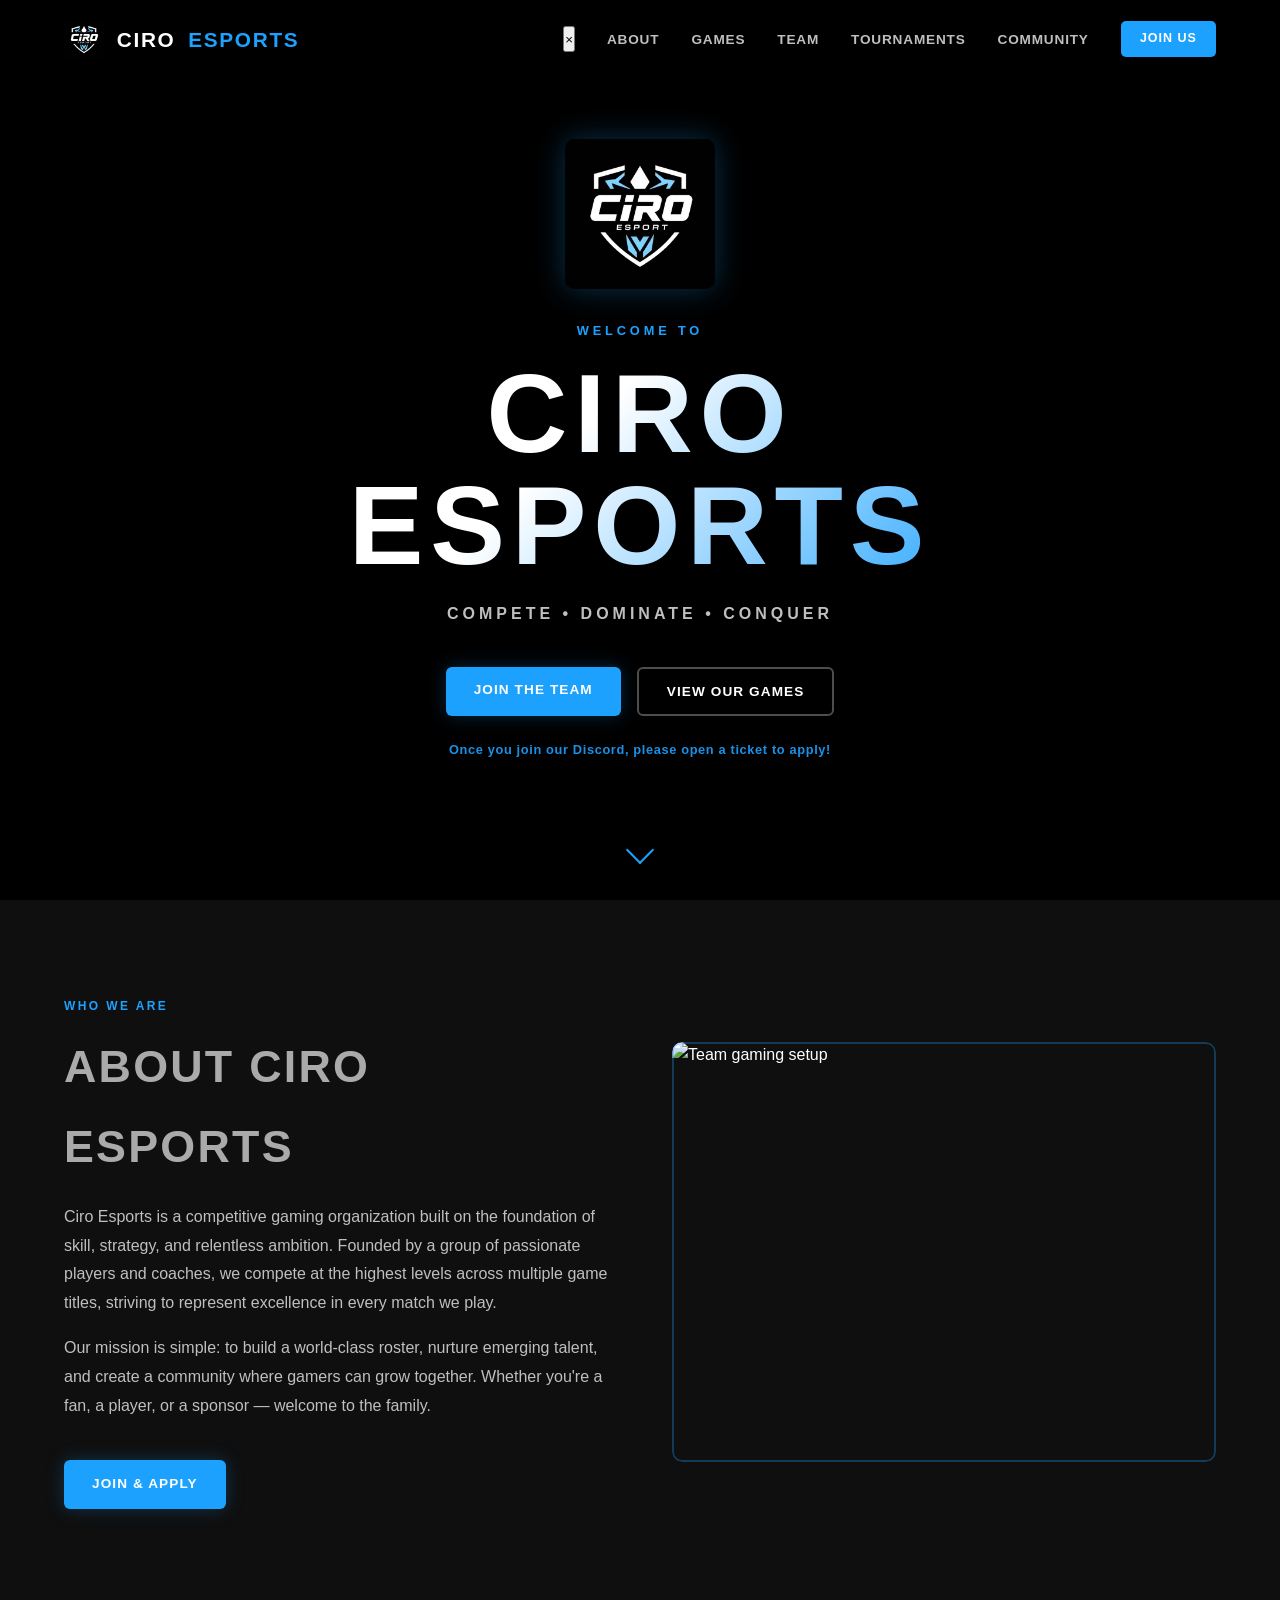
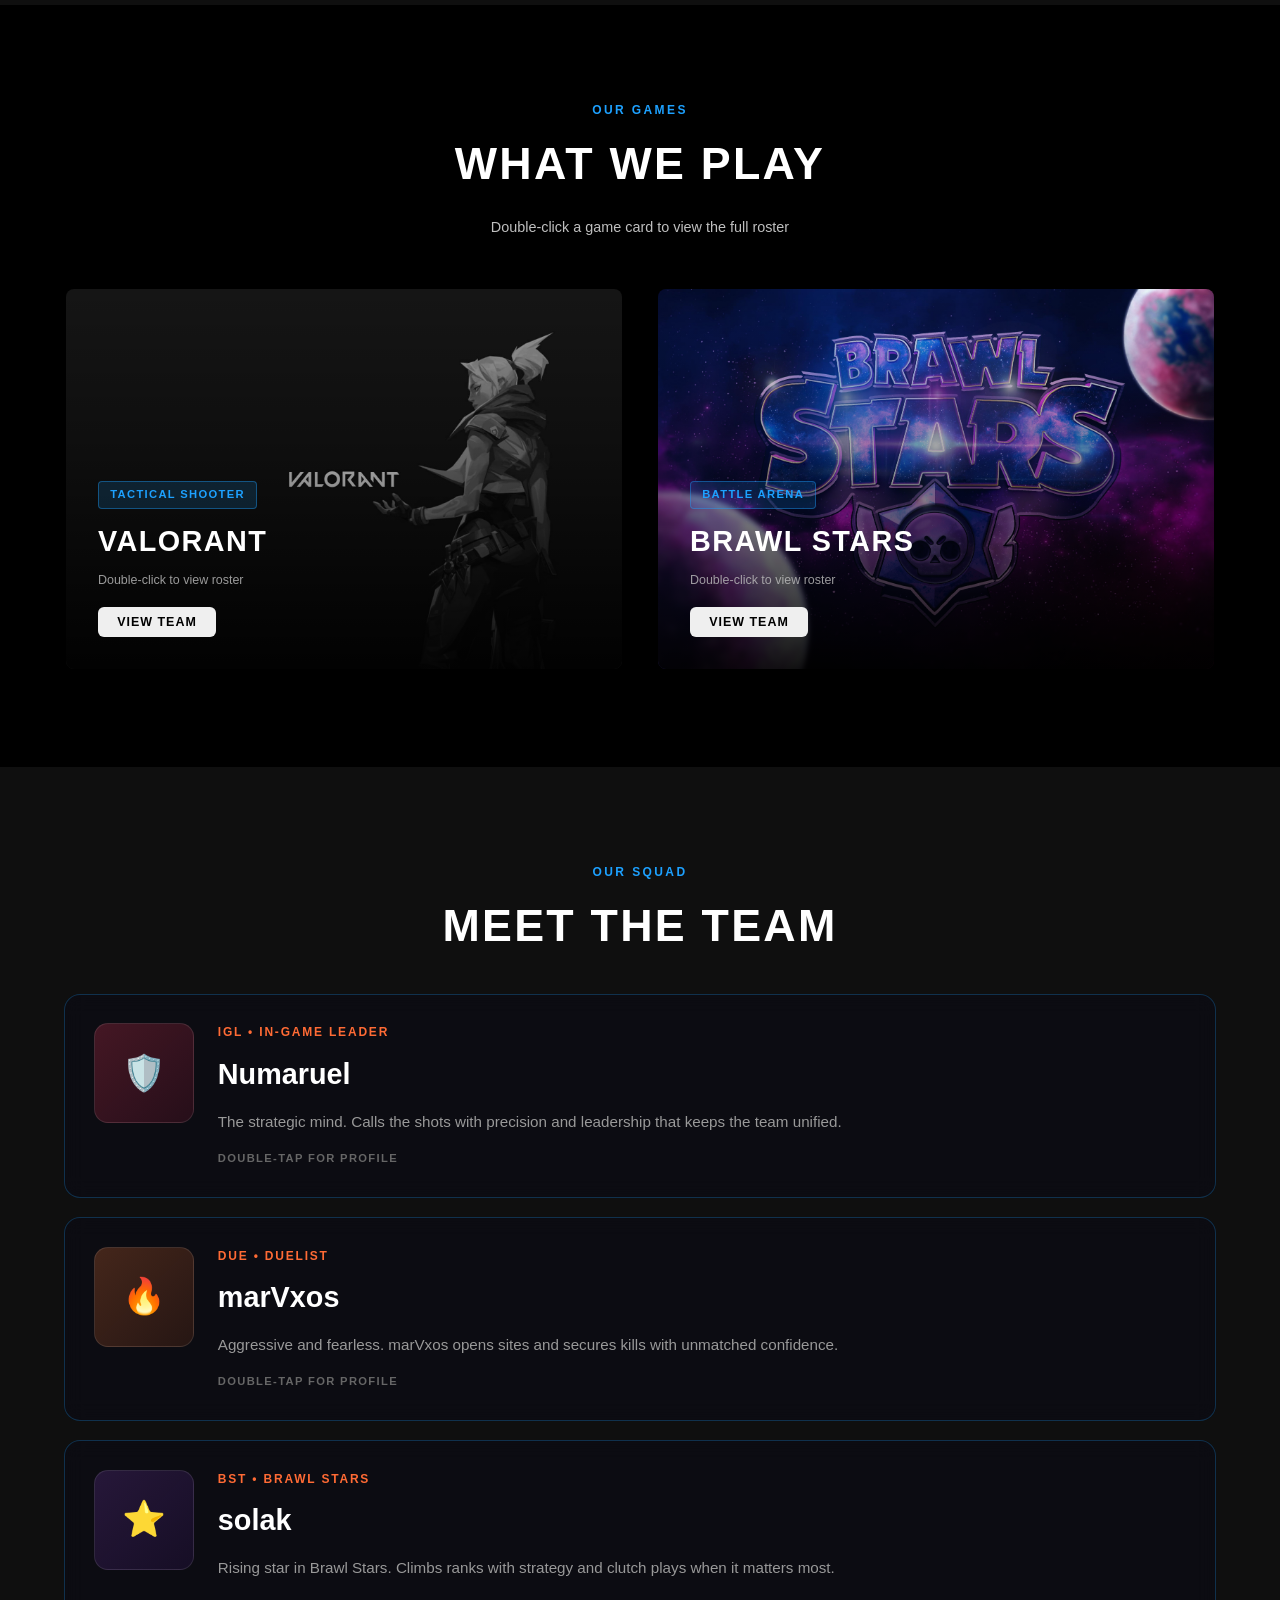
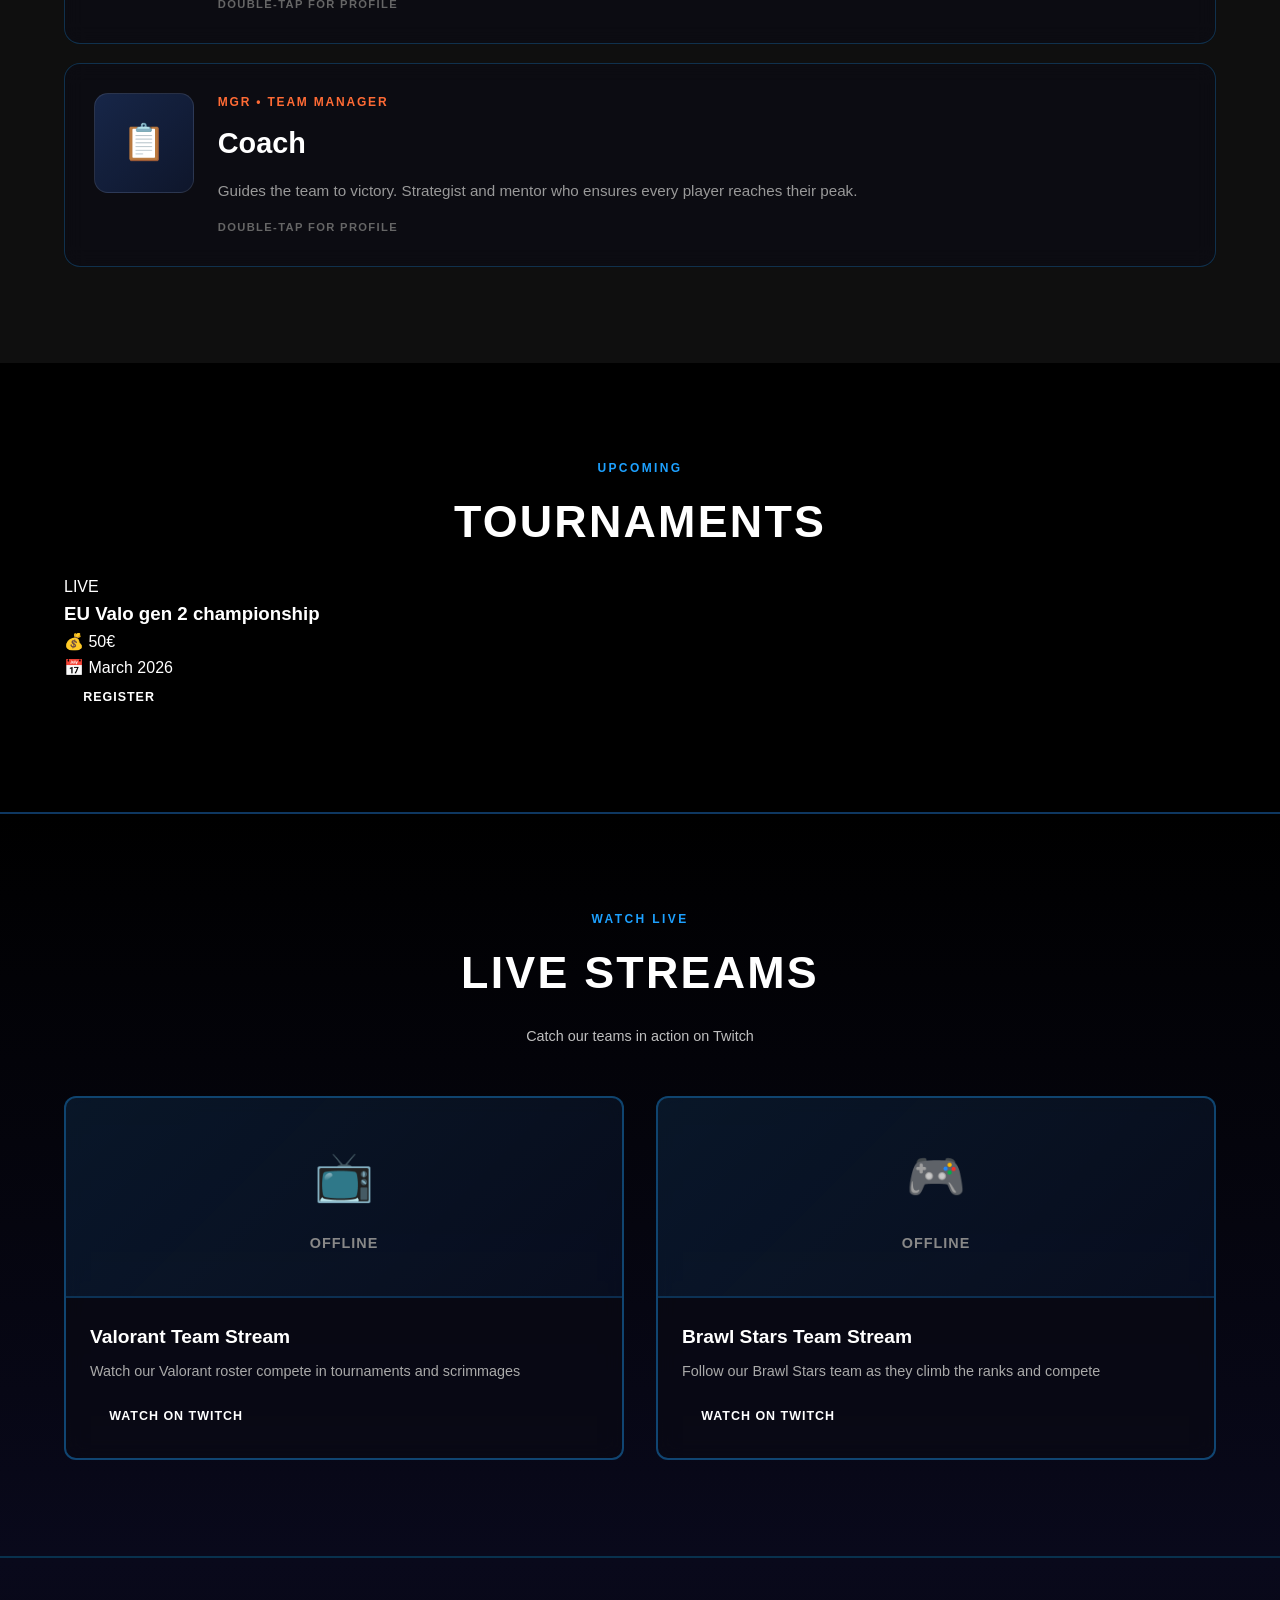
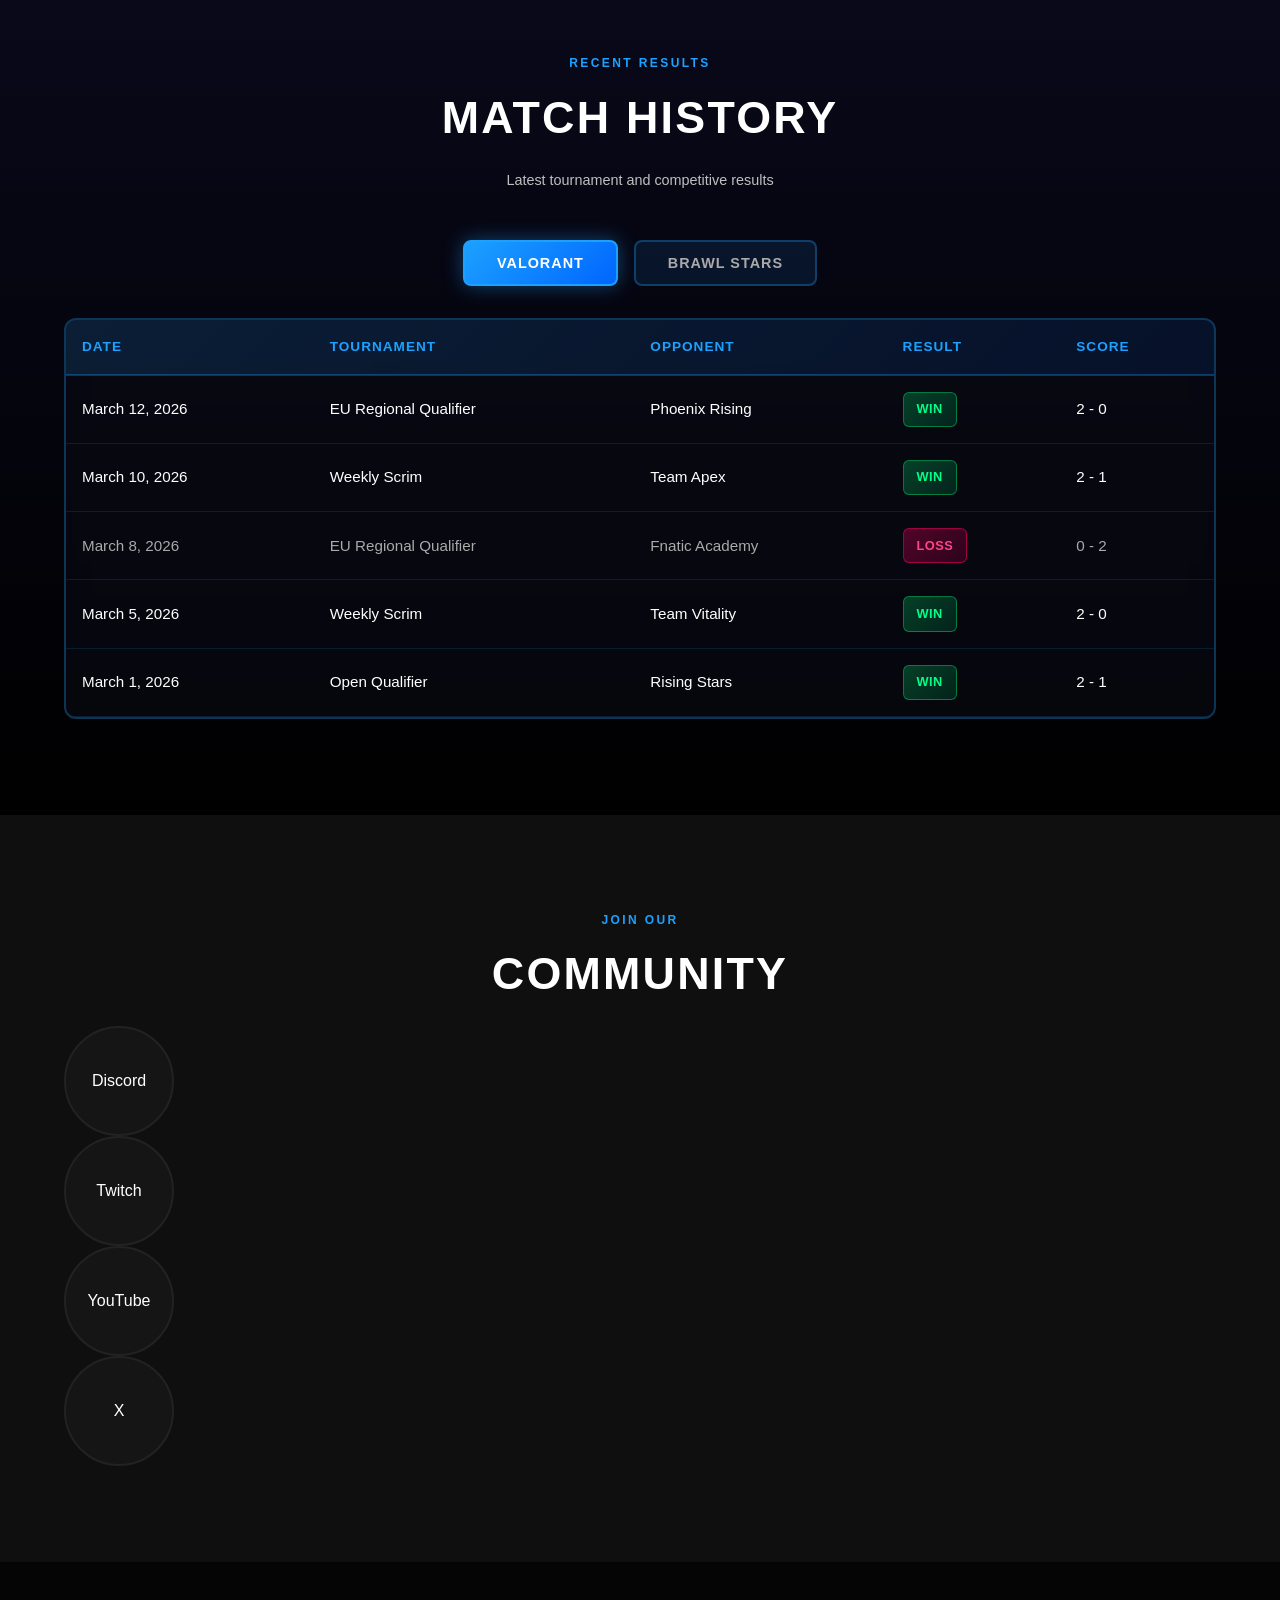
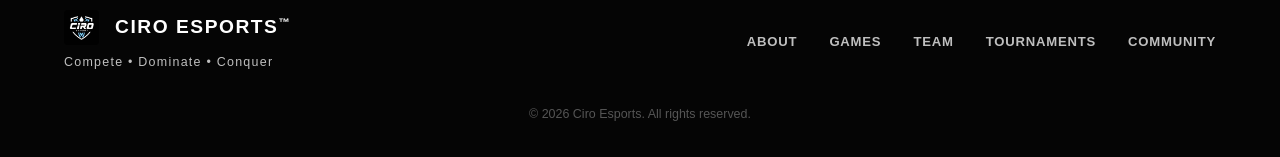
==== commit 90163cb7: "Feature: Add full-screen player profile modal with double-click functionality" ====
--- a/index.html
+++ b/index.html
@@ -5,7 +5,7 @@
   <meta name="viewport" content="width=device-width, initial-scale=1.0" />
   <title>CIRO ESPORTS</title>
   <link rel="icon" type="image/jpeg" href="logo.jpg" />
-  <link rel="stylesheet" href="style-premium.css?v=13" />
+  <link rel="stylesheet" href="style-premium.css?v=14" />
 </head>
 <body>
   <nav class="navbar" id="navbar">
@@ -444,6 +444,32 @@
     </div>
   </footer>
 
+  <!-- PLAYER PROFILE MODAL -->
+  <div class="player-profile-modal" id="player-profile-modal">
+    <div class="profile-header">
+      <button class="profile-back-btn" onclick="closePlayerProfile()">&larr; Back to Team</button>
+      <span class="profile-title">Player Profile</span>
+      <div></div>
+    </div>
+    
+    <div class="profile-content">
+      <div class="profile-icon-container" id="profile-icon-container">
+        <span class="profile-icon" id="profile-icon">🛡️</span>
+      </div>
+      
+      <div class="profile-info">
+        <p class="profile-role" id="profile-role">IGL • IN-GAME LEADER</p>
+        <h1 class="profile-name" id="profile-name">Player Name</h1>
+        <p class="profile-details" id="profile-details">Age: 19 • 🇺🇸 USA • Main: Brimstone</p>
+      </div>
+      
+      <div class="profile-about">
+        <h3 class="about-title">ABOUT</h3>
+        <p class="about-text" id="about-text">Player biography goes here...</p>
+      </div>
+    </div>
+  </div>
+
   <!-- PLAYER STATS MODAL -->
   <div class="modal-overlay" id="modal-stats" onclick="closeStats()">
     <div class="modal" onclick="event.stopPropagation()" style="max-width: 600px;">
@@ -458,6 +484,6 @@
     </div>
   </div>
 
-  <script src="script-premium.js?v=13"></script>
+  <script src="script-premium.js?v=14"></script>
 </body>
 </html>
--- a/style-premium.css
+++ b/style-premium.css
@@ -1386,3 +1386,211 @@
     padding: 0.5rem 0.3rem;
   }
 }
+
+
+/* ========== PLAYER PROFILE MODAL ========== */
+.player-profile-modal {
+  position: fixed;
+  inset: 0;
+  background: #000;
+  z-index: 3000;
+  display: none;
+  flex-direction: column;
+  overflow-y: auto;
+  animation: slideInUp 0.4s ease;
+}
+
+.player-profile-modal.active {
+  display: flex;
+}
+
+@keyframes slideInUp {
+  from {
+    transform: translateY(100%);
+    opacity: 0;
+  }
+  to {
+    transform: translateY(0);
+    opacity: 1;
+  }
+}
+
+.profile-header {
+  display: flex;
+  justify-content: space-between;
+  align-items: center;
+  padding: 1.5rem;
+  border-bottom: 1px solid rgba(29, 161, 255, 0.2);
+  position: sticky;
+  top: 0;
+  background: rgba(0, 0, 0, 0.95);
+  backdrop-filter: blur(10px);
+}
+
+.profile-back-btn {
+  background: none;
+  border: none;
+  color: #999;
+  font-size: 0.95rem;
+  font-weight: 600;
+  letter-spacing: 0.05em;
+  cursor: pointer;
+  transition: color 0.3s ease;
+  padding: 0;
+  display: flex;
+  align-items: center;
+  gap: 0.5rem;
+}
+
+.profile-back-btn:hover {
+  color: #1DA1FF;
+}
+
+.profile-title {
+  color: #666;
+  font-size: 0.9rem;
+  font-weight: 600;
+  letter-spacing: 0.08em;
+  text-transform: uppercase;
+}
+
+.profile-content {
+  padding: 2rem 1.5rem;
+  flex: 1;
+  display: flex;
+  flex-direction: column;
+  align-items: center;
+}
+
+.profile-icon-container {
+  width: 150px;
+  height: 150px;
+  border-radius: 20px;
+  display: flex;
+  align-items: center;
+  justify-content: center;
+  margin-bottom: 2rem;
+  border: 2px solid;
+  background: linear-gradient(135deg, rgba(200,50,80,0.2) 0%, rgba(150,30,60,0.1) 100%);
+  border-color: rgba(255, 107, 53, 0.5);
+  box-shadow: 0 0 40px rgba(255, 107, 53, 0.3), inset 0 0 20px rgba(255, 107, 53, 0.1);
+}
+
+.profile-icon {
+  font-size: 4rem;
+}
+
+.profile-info {
+  text-align: center;
+  margin-bottom: 2.5rem;
+}
+
+.profile-role {
+  font-size: 0.8rem;
+  font-weight: 700;
+  letter-spacing: 0.15em;
+  text-transform: uppercase;
+  color: #FF6B35;
+  margin: 0 0 0.8rem 0;
+}
+
+.profile-name {
+  font-family: 'Montserrat', sans-serif;
+  font-size: 2.5rem;
+  font-weight: 900;
+  color: #fff;
+  margin: 0 0 1rem 0;
+  text-transform: none;
+}
+
+.profile-details {
+  font-size: 1rem;
+  color: #888;
+  margin: 0;
+  letter-spacing: 0.05em;
+}
+
+.profile-about {
+  width: 100%;
+  max-width: 600px;
+  background: rgba(10, 10, 20, 0.6);
+  border: 1px solid rgba(29, 161, 255, 0.25);
+  border-radius: 16px;
+  padding: 2rem;
+  backdrop-filter: blur(10px);
+}
+
+.about-title {
+  font-size: 0.8rem;
+  font-weight: 700;
+  letter-spacing: 0.15em;
+  text-transform: uppercase;
+  color: #FF6B35;
+  margin: 0 0 1.2rem 0;
+}
+
+.about-text {
+  font-size: 1rem;
+  color: #aaa;
+  line-height: 1.8;
+  margin: 0;
+}
+
+/* ========== RESPONSIVE PLAYER PROFILE ========== */
+@media (max-width: 768px) {
+  .profile-header {
+    padding: 1rem;
+  }
+
+  .profile-content {
+    padding: 1.5rem 1rem;
+  }
+
+  .profile-icon-container {
+    width: 120px;
+    height: 120px;
+  }
+
+  .profile-icon {
+    font-size: 3rem;
+  }
+
+  .profile-name {
+    font-size: 2rem;
+  }
+
+  .profile-about {
+    padding: 1.5rem;
+  }
+
+  .about-text {
+    font-size: 0.95rem;
+  }
+}
+
+@media (max-width: 480px) {
+  .profile-icon-container {
+    width: 100px;
+    height: 100px;
+  }
+
+  .profile-icon {
+    font-size: 2.5rem;
+  }
+
+  .profile-name {
+    font-size: 1.6rem;
+  }
+
+  .profile-details {
+    font-size: 0.9rem;
+  }
+
+  .profile-about {
+    padding: 1.2rem;
+  }
+
+  .about-text {
+    font-size: 0.85rem;
+  }
+}
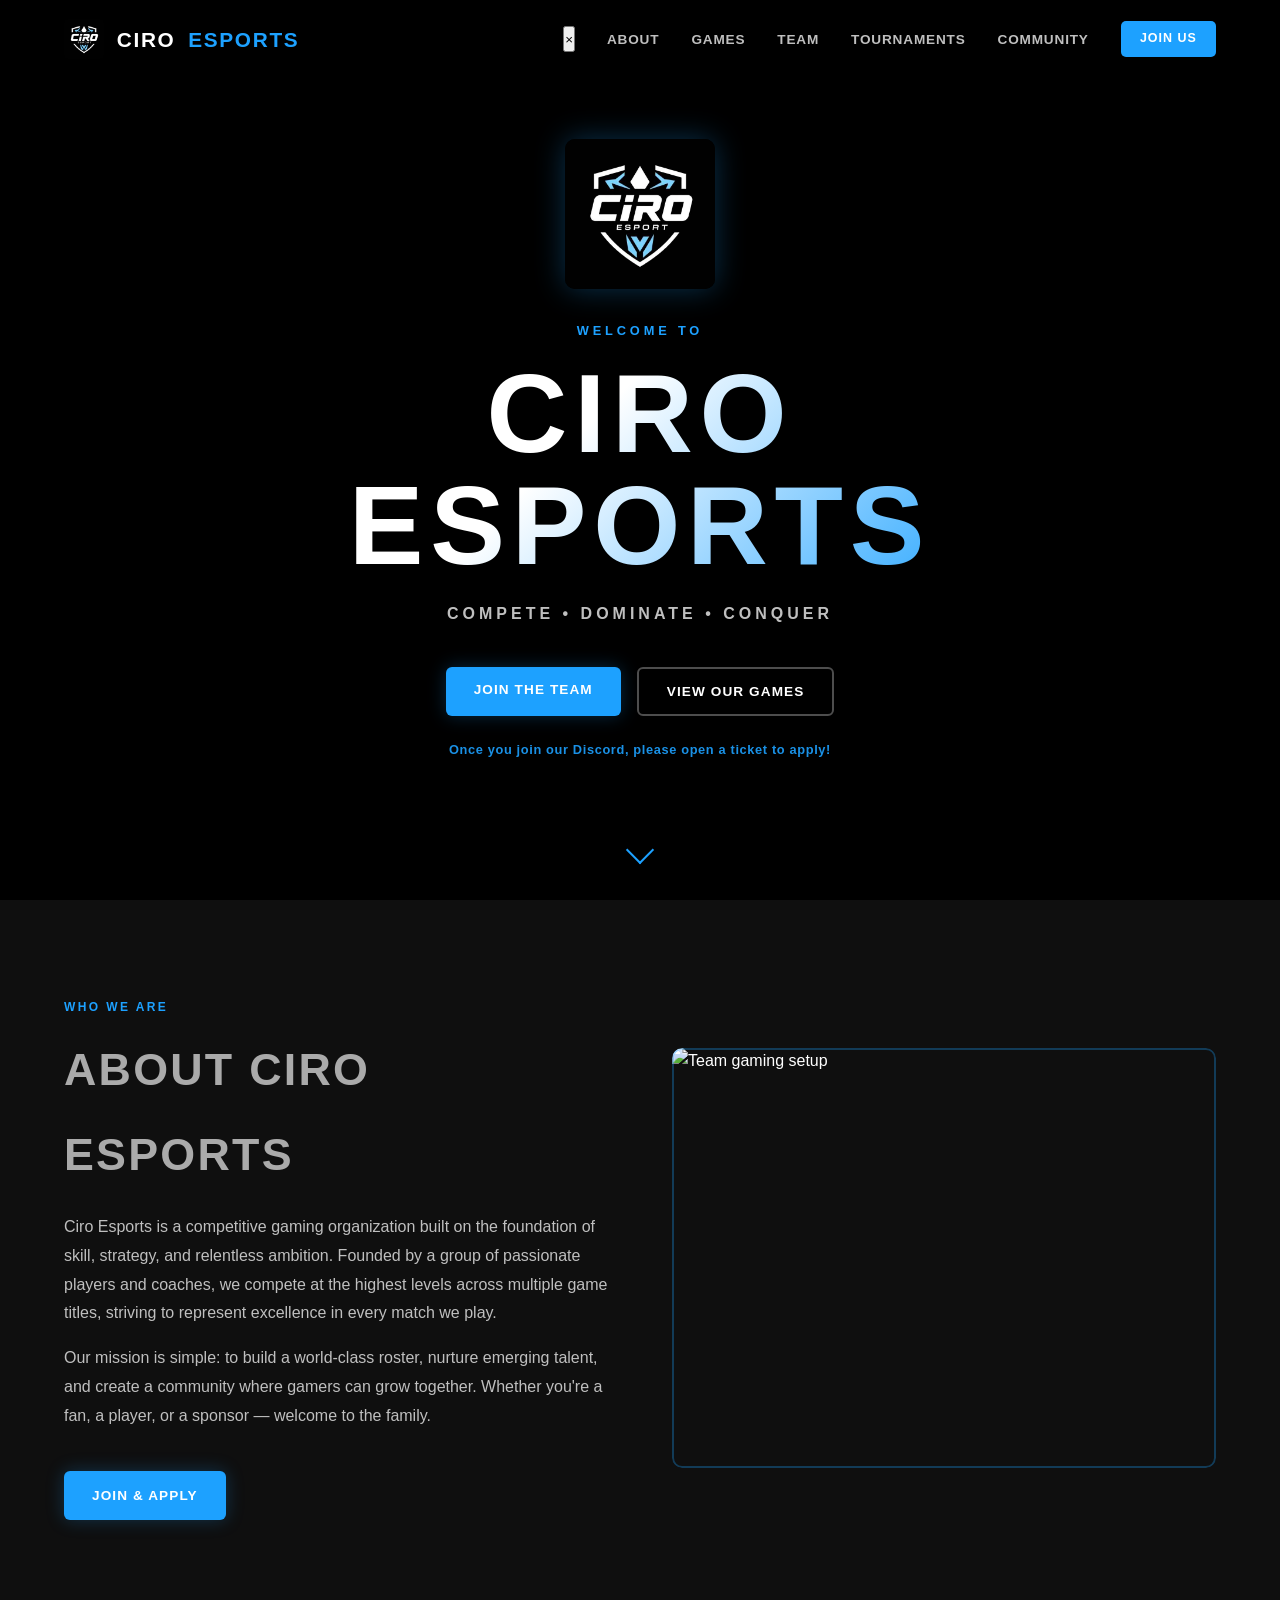
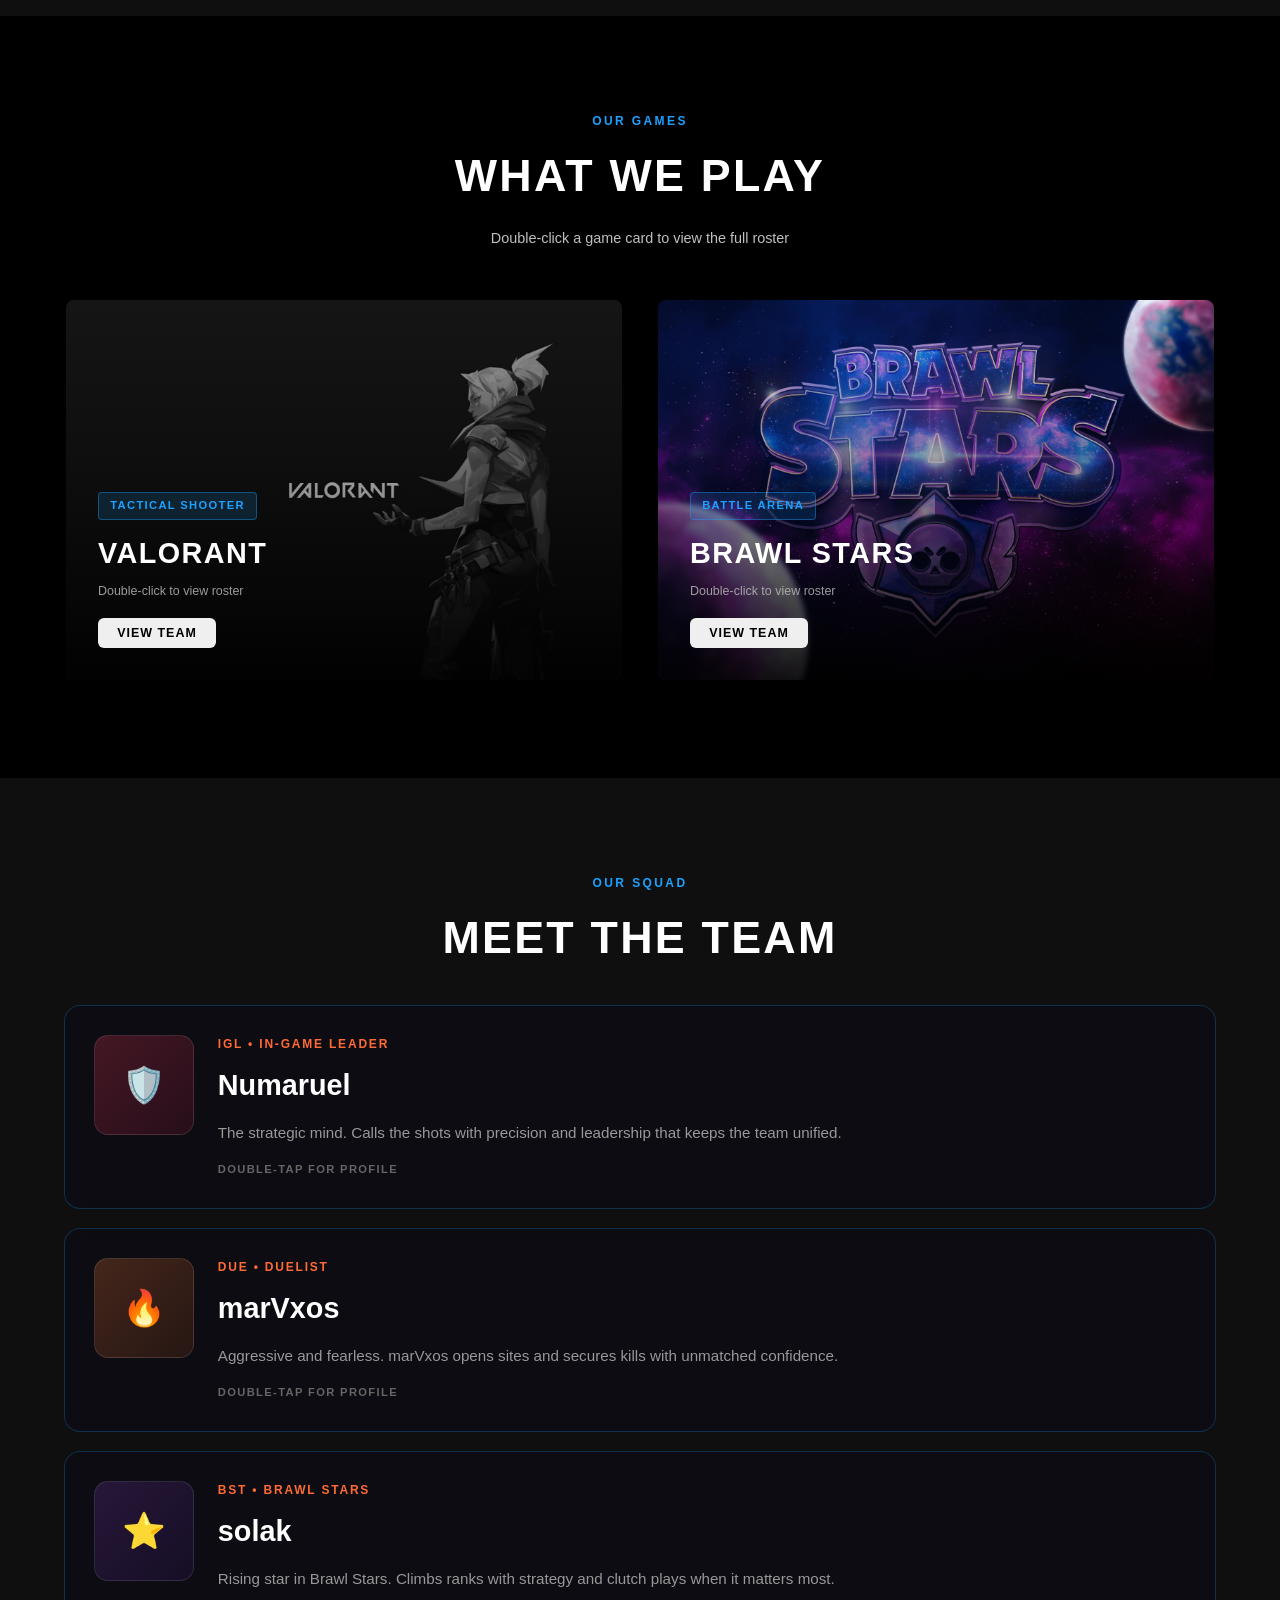
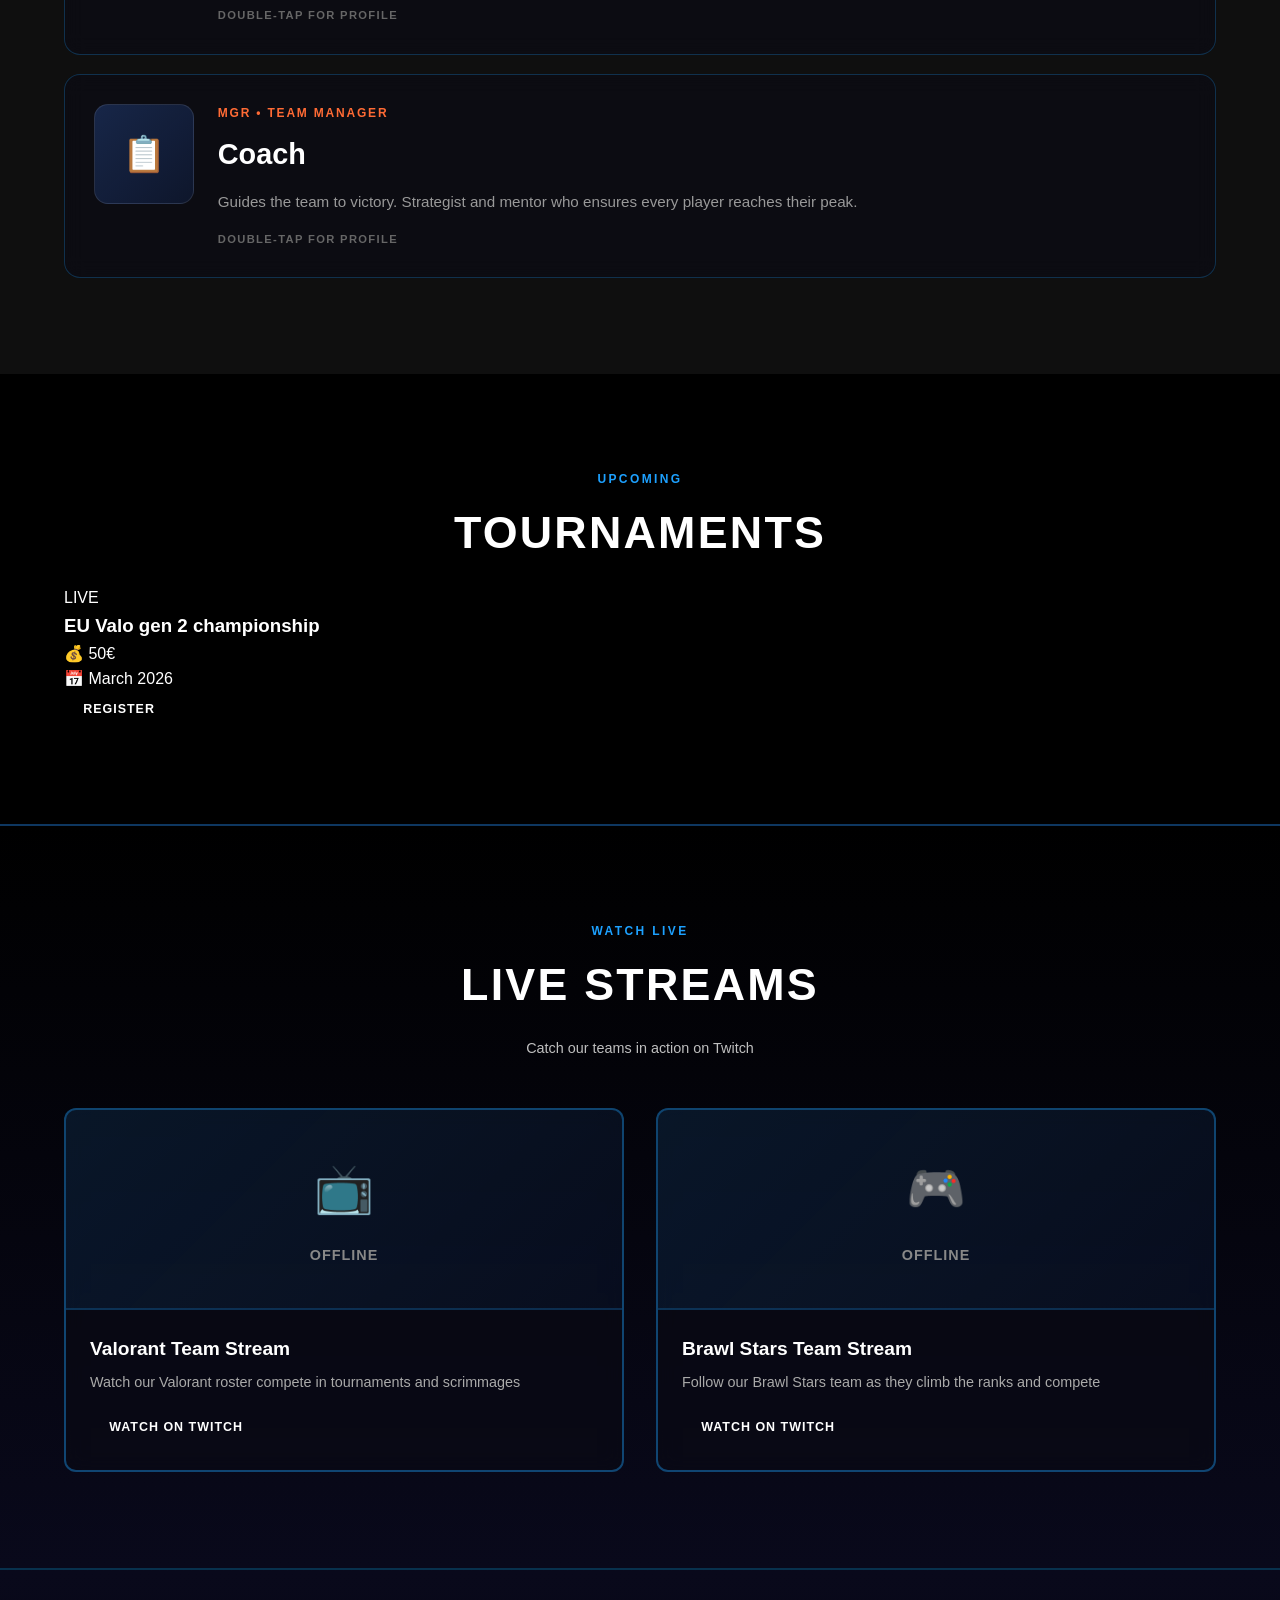
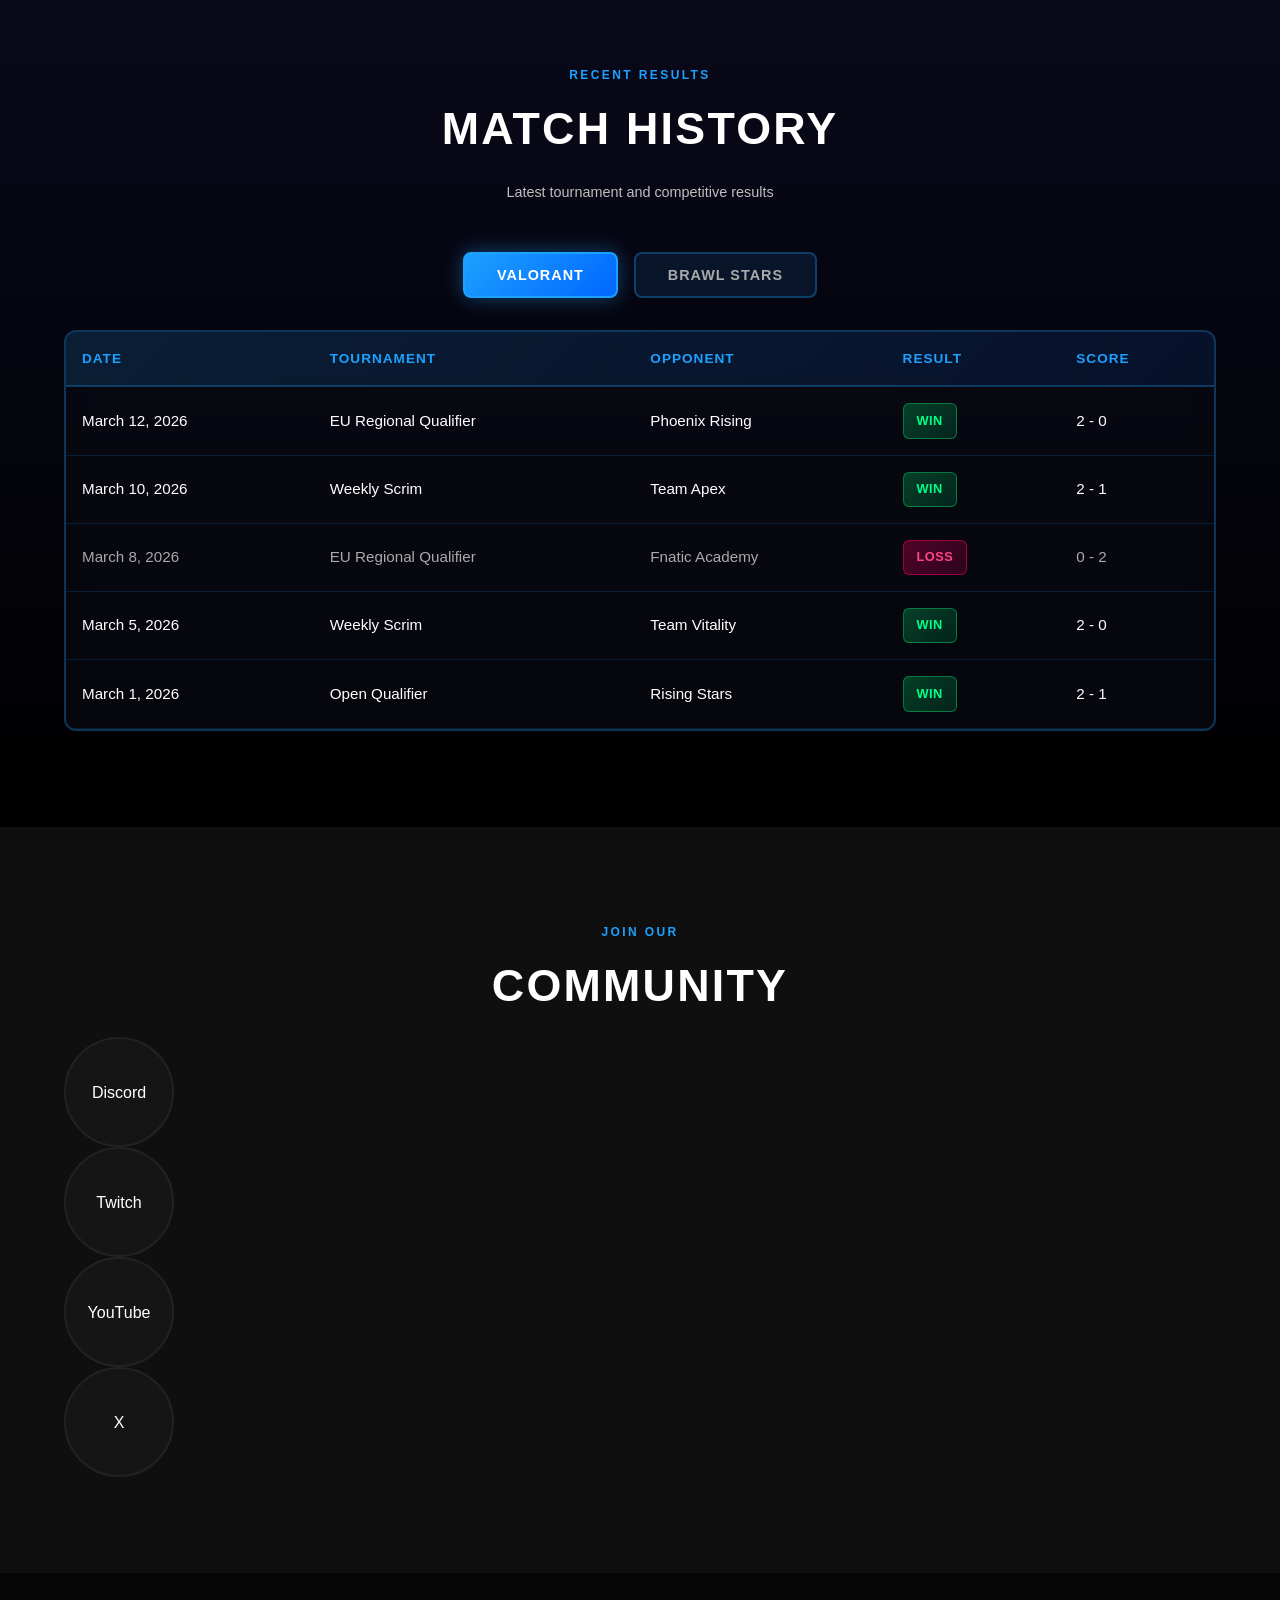
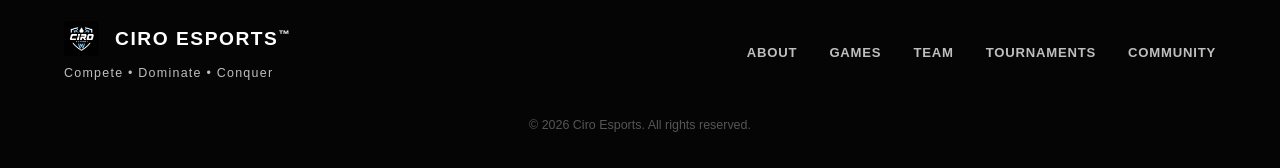
==== commit 23b80346: "Style: Enhance player profile modal to match reference design with improved visuals" ====
--- a/index.html
+++ b/index.html
@@ -118,27 +118,27 @@
         <p class="modal-sub">CIRO ESPORTS — Active Lineup</p>
       </div>
       <div class="roster-grid">
-        <div class="roster-card" ondblclick="showPlayerStats('Numaruel', 'valorant')" style="cursor: pointer; transition: all 0.2s;" title="Double-click to view stats" onmouseover="this.style.transform='scale(1.05)'" onmouseout="this.style.transform='scale(1)'">
+        <div class="roster-card" ondblclick="openPlayerProfile('numaruel'); closeRoster('valorant');" style="cursor: pointer; transition: all 0.2s;" title="Double-click to view profile" onmouseover="this.style.transform='scale(1.05)'" onmouseout="this.style.transform='scale(1)'">
           <div class="roster-avatar" style="background: linear-gradient(135deg,#1DA1FF22,#0A6CFF44)"><span class="roster-initial">N</span></div>
           <h3 class="roster-name">Numaruel</h3>
           <p class="roster-role">IGL</p>
         </div>
-        <div class="roster-card" ondblclick="showPlayerStats('marVxos', 'valorant')" style="cursor: pointer; transition: all 0.2s;" title="Double-click to view stats" onmouseover="this.style.transform='scale(1.05)'" onmouseout="this.style.transform='scale(1)'">
+        <div class="roster-card" ondblclick="openPlayerProfile('marvxos'); closeRoster('valorant');" style="cursor: pointer; transition: all 0.2s;" title="Double-click to view profile" onmouseover="this.style.transform='scale(1.05)'" onmouseout="this.style.transform='scale(1)'">
           <div class="roster-avatar" style="background: linear-gradient(135deg,#FF006E22,#C3045044)"><span class="roster-initial">M</span></div>
           <h3 class="roster-name">marVxos</h3>
           <p class="roster-role">Duelist</p>
         </div>
-        <div class="roster-card" ondblclick="showPlayerStats('edii', 'valorant')" style="cursor: pointer; transition: all 0.2s;" title="Double-click to view stats" onmouseover="this.style.transform='scale(1.05)'" onmouseout="this.style.transform='scale(1)'">
+        <div class="roster-card" ondblclick="openPlayerProfile('edii'); closeRoster('valorant');" style="cursor: pointer; transition: all 0.2s;" title="Double-click to view profile" onmouseover="this.style.transform='scale(1.05)'" onmouseout="this.style.transform='scale(1)'">
           <div class="roster-avatar" style="background: linear-gradient(135deg,#00D9FF22,#0099CC44)"><span class="roster-initial">E</span></div>
           <h3 class="roster-name">edii</h3>
           <p class="roster-role">Controller</p>
         </div>
-        <div class="roster-card" ondblclick="showPlayerStats('goonerJ67', 'valorant')" style="cursor: pointer; transition: all 0.2s;" title="Double-click to view stats" onmouseover="this.style.transform='scale(1.05)'" onmouseout="this.style.transform='scale(1)'">
+        <div class="roster-card" ondblclick="openPlayerProfile('goonerj67'); closeRoster('valorant');" style="cursor: pointer; transition: all 0.2s;" title="Double-click to view profile" onmouseover="this.style.transform='scale(1.05)'" onmouseout="this.style.transform='scale(1)'">
           <div class="roster-avatar" style="background: linear-gradient(135deg,#FFB81C22,#FF950044)"><span class="roster-initial">G</span></div>
           <h3 class="roster-name">goonerJ67</h3>
           <p class="roster-role">Smoker</p>
         </div>
-        <div class="roster-card" ondblclick="showPlayerStats('ItzReallyMario', 'valorant')" style="cursor: pointer; transition: all 0.2s;" title="Double-click to view stats" onmouseover="this.style.transform='scale(1.05)'" onmouseout="this.style.transform='scale(1)'">
+        <div class="roster-card" ondblclick="openPlayerProfile('itzmario'); closeRoster('valorant');" style="cursor: pointer; transition: all 0.2s;" title="Double-click to view profile" onmouseover="this.style.transform='scale(1.05)'" onmouseout="this.style.transform='scale(1)'">
           <div class="roster-avatar" style="background: linear-gradient(135deg,#00FF0022,#00CC0044)"><span class="roster-initial">I</span></div>
           <h3 class="roster-name">ItzReallyMario</h3>
           <p class="roster-role">Fragger</p>
@@ -156,12 +156,12 @@
         <p class="modal-sub">CIRO ESPORTS — Active Lineup</p>
       </div>
       <div class="roster-grid">
-        <div class="roster-card" ondblclick="showPlayerStats('solak', 'brawlstars')" style="cursor: pointer; transition: all 0.2s;" title="Double-click to view stats" onmouseover="this.style.transform='scale(1.05)'" onmouseout="this.style.transform='scale(1)'">
+        <div class="roster-card" ondblclick="openPlayerProfile('solak'); closeRoster('brawlstars');" style="cursor: pointer; transition: all 0.2s;" title="Double-click to view profile" onmouseover="this.style.transform='scale(1.05)'" onmouseout="this.style.transform='scale(1)'">
           <div class="roster-avatar" style="background: linear-gradient(135deg,#FF006E22,#C3045044)"><span class="roster-initial">S</span></div>
           <h3 class="roster-name">solak</h3>
           <p class="roster-role">Vice President</p>
         </div>
-        <div class="roster-card" ondblclick="showPlayerStats('rezon', 'brawlstars')" style="cursor: pointer; transition: all 0.2s;" title="Double-click to view stats" onmouseover="this.style.transform='scale(1.05)'" onmouseout="this.style.transform='scale(1)'">
+        <div class="roster-card" ondblclick="openPlayerProfile('rezon'); closeRoster('brawlstars');" style="cursor: pointer; transition: all 0.2s;" title="Double-click to view profile" onmouseover="this.style.transform='scale(1.05)'" onmouseout="this.style.transform='scale(1)'">
           <div class="roster-avatar" style="background: linear-gradient(135deg,#FF9500AA,#FF6B00BB)"><span class="roster-initial">R</span></div>
           <h3 class="roster-name">rezon</h3>
           <p class="roster-role">Member</p>
@@ -484,6 +484,6 @@
     </div>
   </div>
 
-  <script src="script-premium.js?v=14"></script>
+  <script src="script-premium.js?v=16"></script>
 </body>
 </html>
--- a/style-premium.css
+++ b/style-premium.css
@@ -1392,12 +1392,13 @@
 .player-profile-modal {
   position: fixed;
   inset: 0;
-  background: #000;
+  background: linear-gradient(135deg, rgba(0,0,0,0.95) 0%, rgba(10,10,30,0.95) 100%);
   z-index: 3000;
   display: none;
   flex-direction: column;
   overflow-y: auto;
   animation: slideInUp 0.4s ease;
+  padding-top: 0;
 }
 
 .player-profile-modal.active {
@@ -1419,20 +1420,20 @@
   display: flex;
   justify-content: space-between;
   align-items: center;
-  padding: 1.5rem;
-  border-bottom: 1px solid rgba(29, 161, 255, 0.2);
+  padding: 1.5rem 2rem;
+  border-bottom: 1px solid rgba(29, 161, 255, 0.15);
   position: sticky;
   top: 0;
-  background: rgba(0, 0, 0, 0.95);
+  background: rgba(0, 0, 0, 0.8);
   backdrop-filter: blur(10px);
 }
 
 .profile-back-btn {
   background: none;
   border: none;
-  color: #999;
-  font-size: 0.95rem;
-  font-weight: 600;
+  color: #888;
+  font-size: 1rem;
+  font-weight: 500;
   letter-spacing: 0.05em;
   cursor: pointer;
   transition: color 0.3s ease;
@@ -1447,92 +1448,94 @@
 }
 
 .profile-title {
-  color: #666;
-  font-size: 0.9rem;
-  font-weight: 600;
+  color: #555;
+  font-size: 0.85rem;
+  font-weight: 500;
   letter-spacing: 0.08em;
   text-transform: uppercase;
 }
 
 .profile-content {
-  padding: 2rem 1.5rem;
+  padding: 3rem 2rem;
   flex: 1;
   display: flex;
   flex-direction: column;
   align-items: center;
+  justify-content: flex-start;
 }
 
 .profile-icon-container {
-  width: 150px;
-  height: 150px;
-  border-radius: 20px;
+  width: 140px;
+  height: 140px;
+  border-radius: 24px;
   display: flex;
   align-items: center;
   justify-content: center;
-  margin-bottom: 2rem;
+  margin-bottom: 3rem;
   border: 2px solid;
-  background: linear-gradient(135deg, rgba(200,50,80,0.2) 0%, rgba(150,30,60,0.1) 100%);
-  border-color: rgba(255, 107, 53, 0.5);
-  box-shadow: 0 0 40px rgba(255, 107, 53, 0.3), inset 0 0 20px rgba(255, 107, 53, 0.1);
+  background: linear-gradient(135deg, rgba(200,50,80,0.3) 0%, rgba(150,30,60,0.1) 100%);
+  border-color: rgba(255, 107, 53, 0.6);
+  box-shadow: 0 0 50px rgba(255, 107, 53, 0.4), inset 0 0 25px rgba(255, 107, 53, 0.15);
 }
 
 .profile-icon {
-  font-size: 4rem;
+  font-size: 4.5rem;
 }
 
 .profile-info {
   text-align: center;
-  margin-bottom: 2.5rem;
+  margin-bottom: 3rem;
+  width: 100%;
 }
 
 .profile-role {
-  font-size: 0.8rem;
-  font-weight: 700;
-  letter-spacing: 0.15em;
+  font-size: 0.75rem;
+  font-weight: 700;
+  letter-spacing: 0.2em;
   text-transform: uppercase;
   color: #FF6B35;
-  margin: 0 0 0.8rem 0;
+  margin: 0 0 1rem 0;
 }
 
 .profile-name {
   font-family: 'Montserrat', sans-serif;
-  font-size: 2.5rem;
+  font-size: 3rem;
   font-weight: 900;
   color: #fff;
-  margin: 0 0 1rem 0;
+  margin: 0 0 1.5rem 0;
   text-transform: none;
 }
 
 .profile-details {
-  font-size: 1rem;
+  font-size: 0.95rem;
   color: #888;
   margin: 0;
-  letter-spacing: 0.05em;
+  letter-spacing: 0.03em;
 }
 
 .profile-about {
   width: 100%;
-  max-width: 600px;
-  background: rgba(10, 10, 20, 0.6);
-  border: 1px solid rgba(29, 161, 255, 0.25);
-  border-radius: 16px;
-  padding: 2rem;
-  backdrop-filter: blur(10px);
+  max-width: 700px;
+  background: rgba(10, 10, 20, 0.7);
+  border: 1px solid rgba(29, 161, 255, 0.3);
+  border-radius: 18px;
+  padding: 2.5rem;
+  backdrop-filter: blur(15px);
 }
 
 .about-title {
-  font-size: 0.8rem;
-  font-weight: 700;
-  letter-spacing: 0.15em;
+  font-size: 0.75rem;
+  font-weight: 700;
+  letter-spacing: 0.2em;
   text-transform: uppercase;
   color: #FF6B35;
-  margin: 0 0 1.2rem 0;
+  margin: 0 0 1.5rem 0;
 }
 
 .about-text {
   font-size: 1rem;
   color: #aaa;
-  line-height: 1.8;
+  line-height: 1.9;
   margin: 0;
 }
 
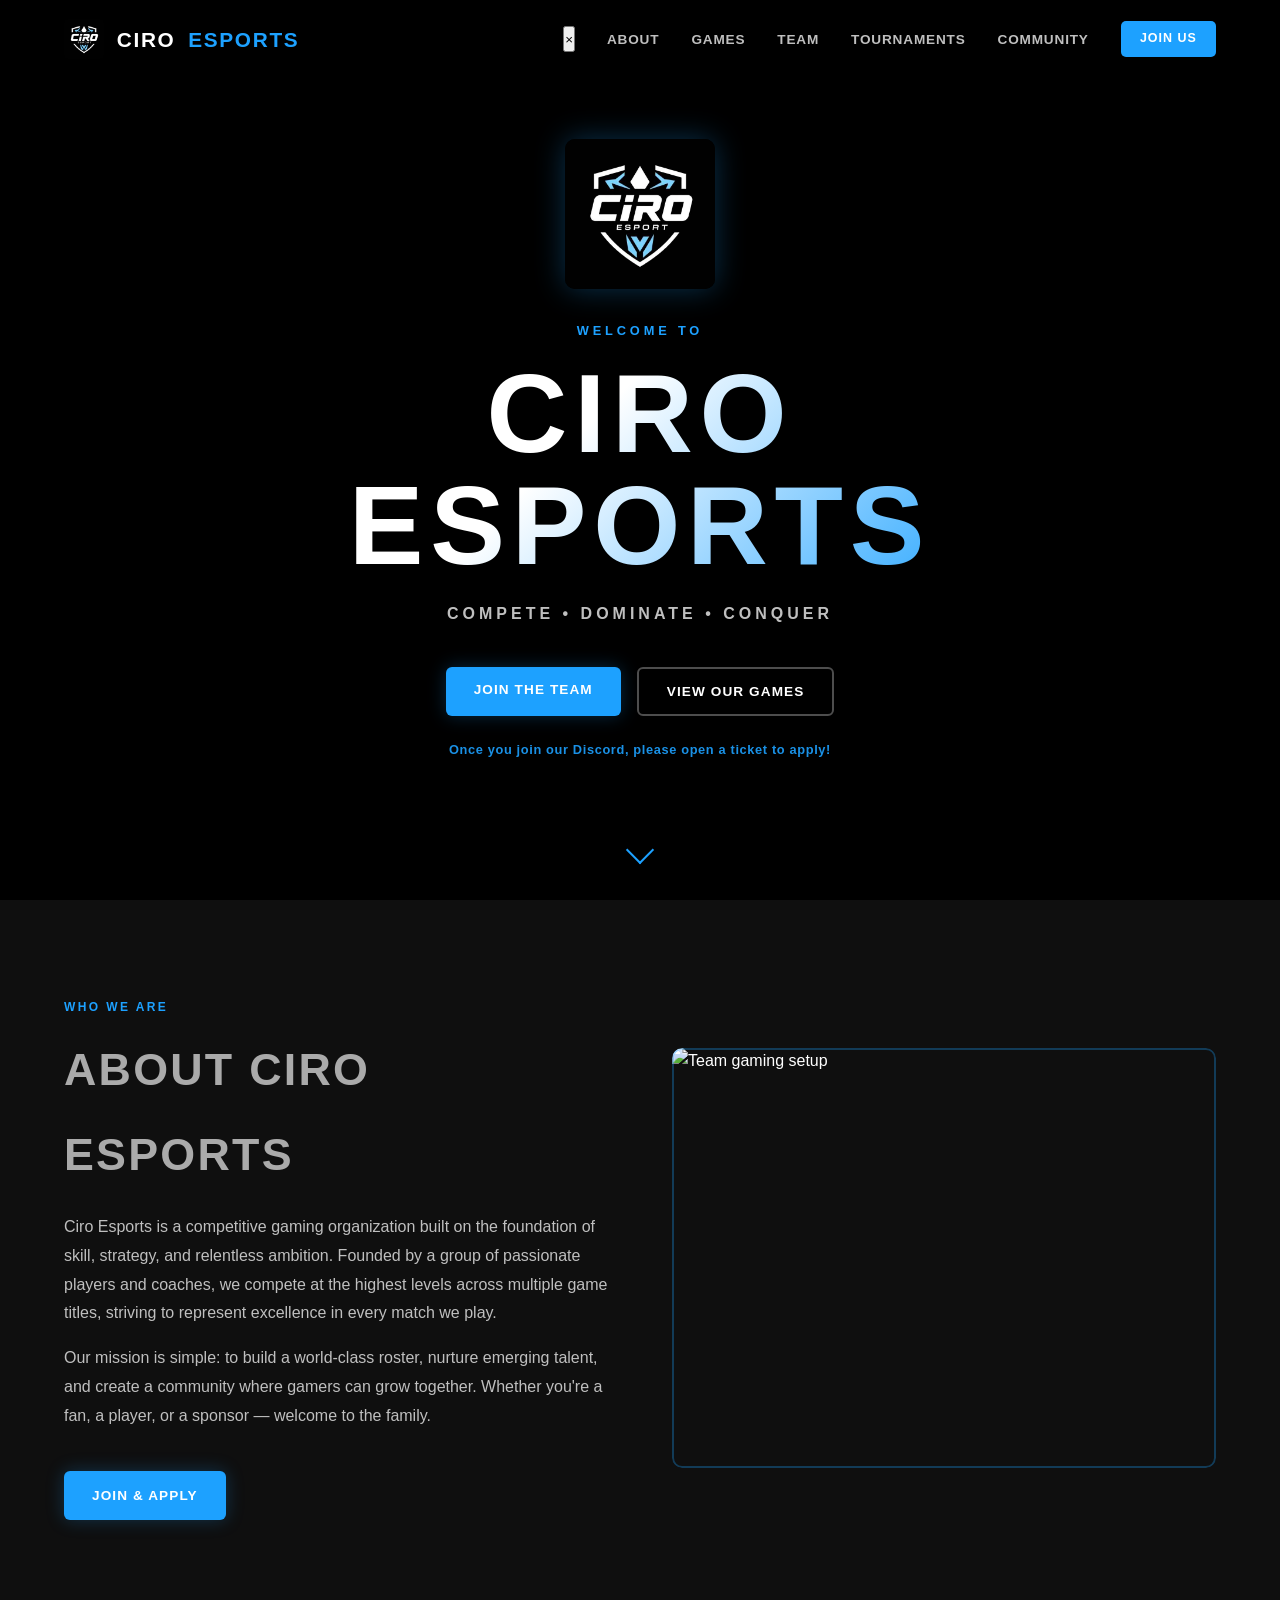
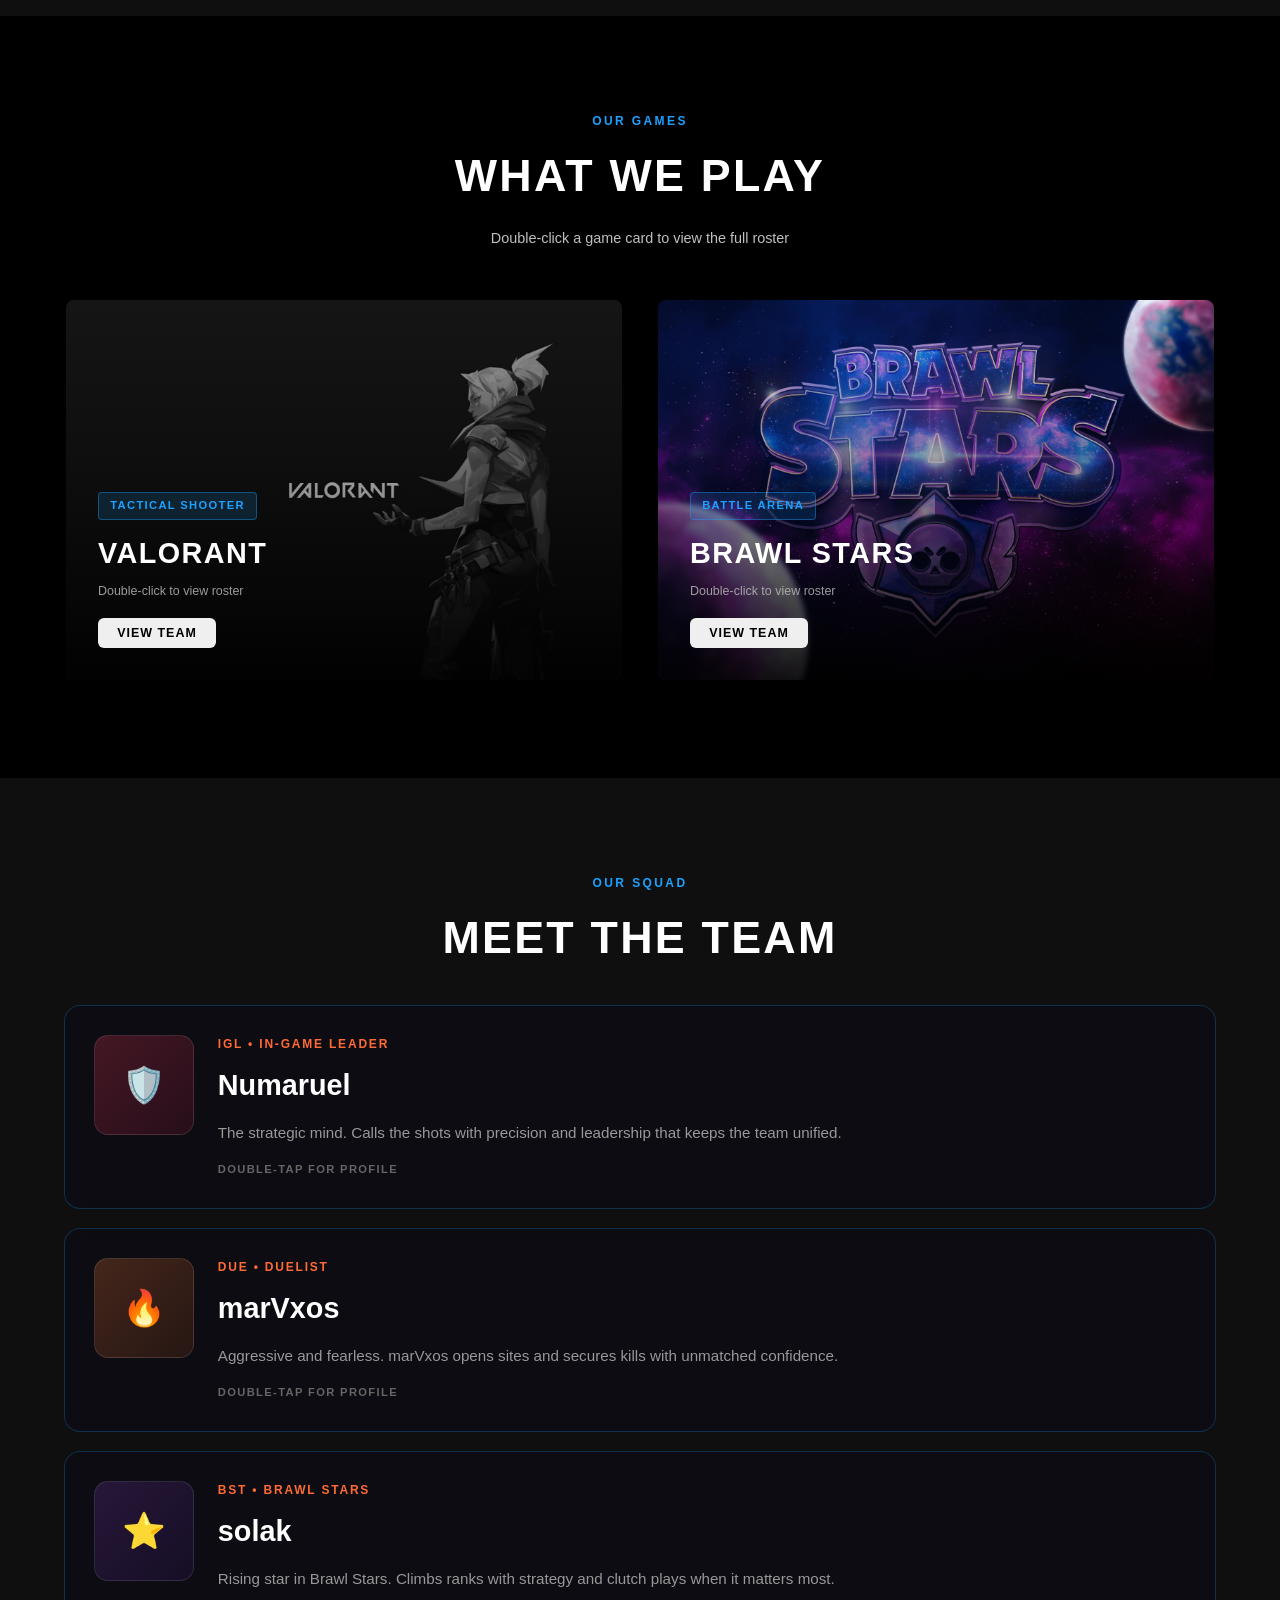
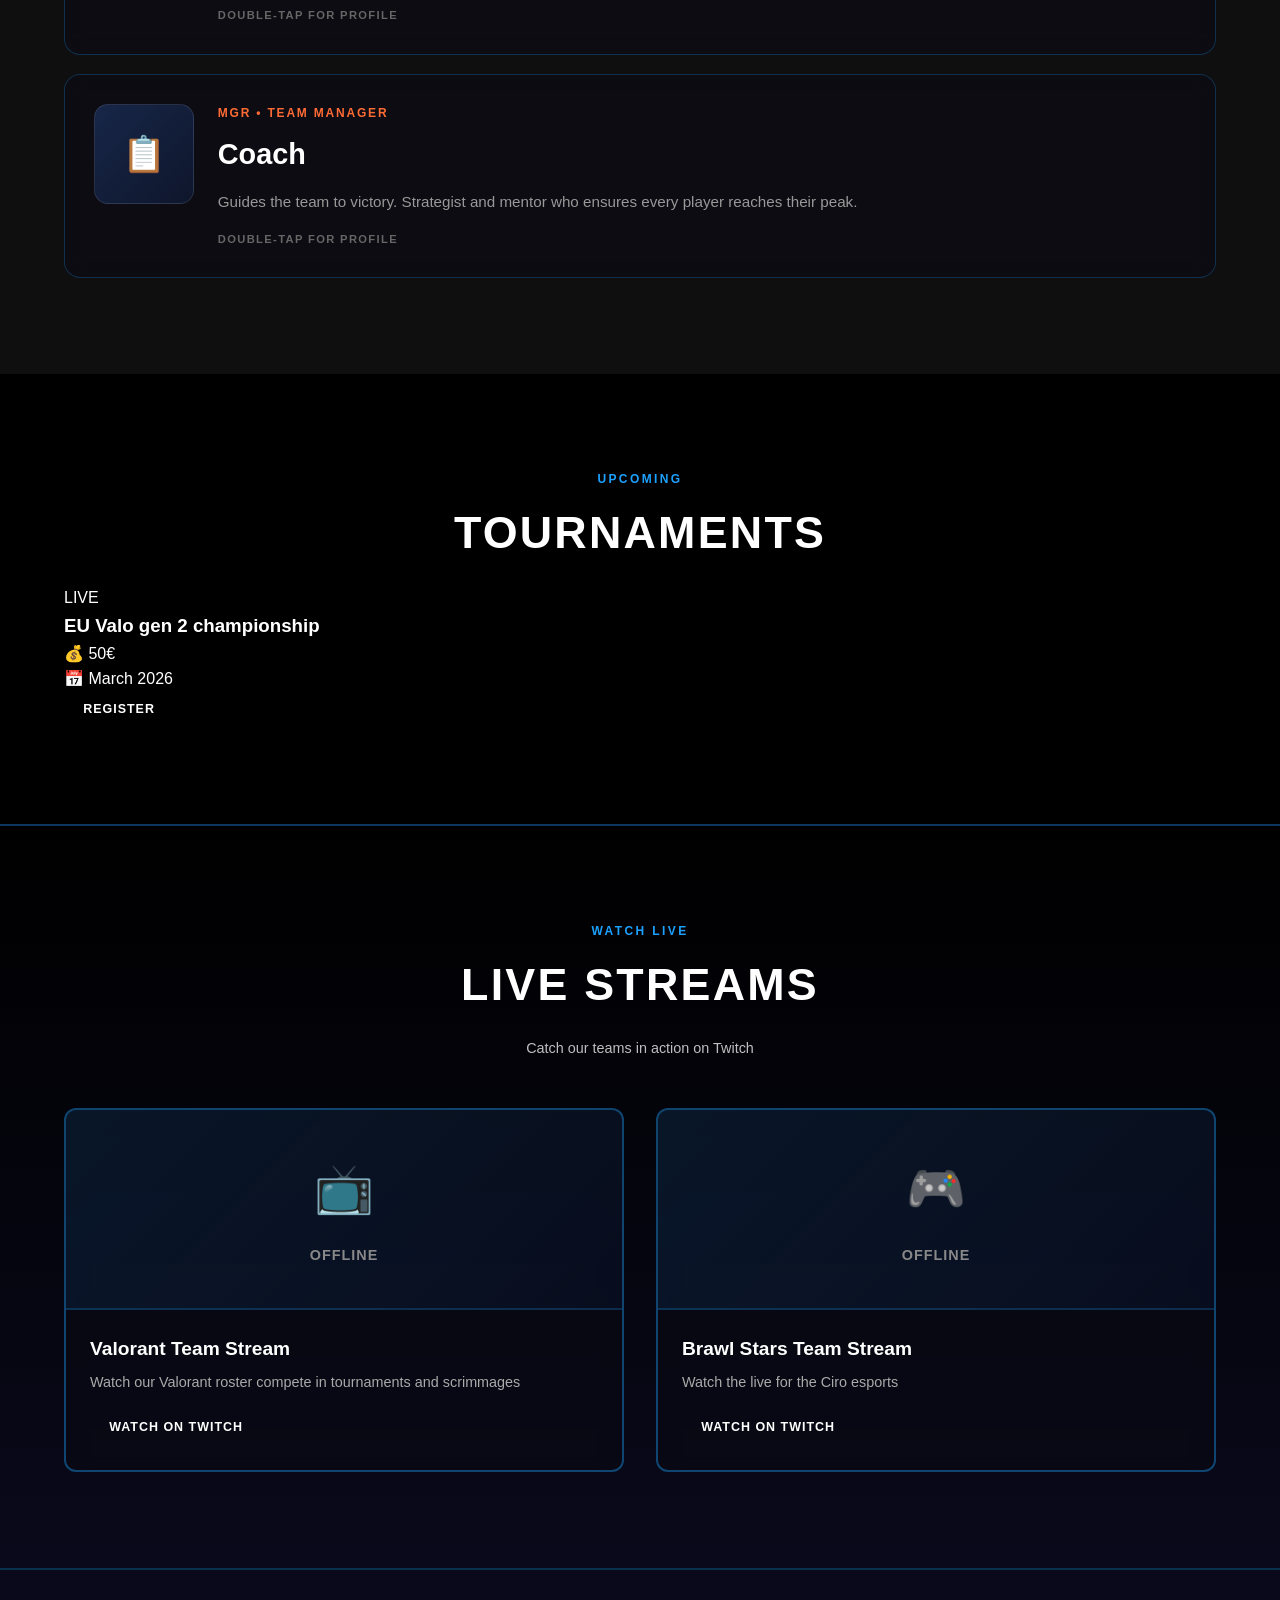
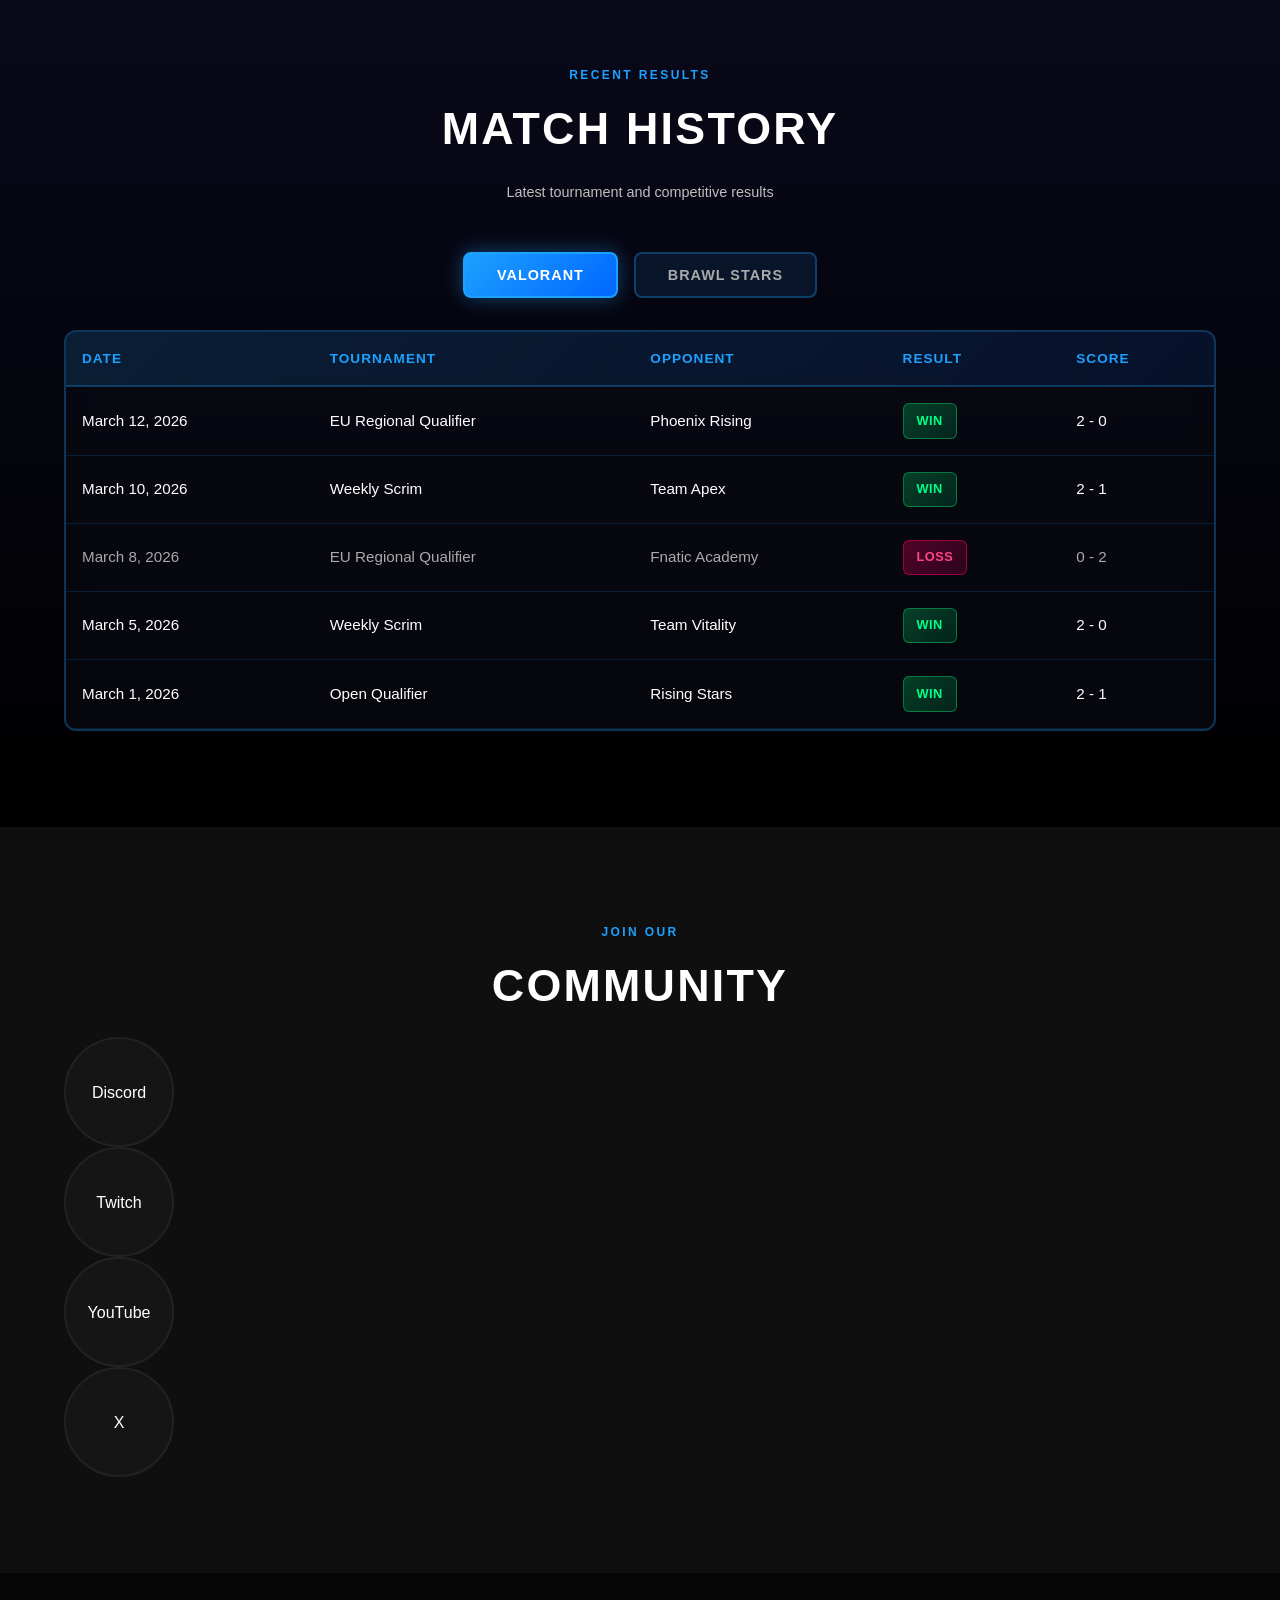
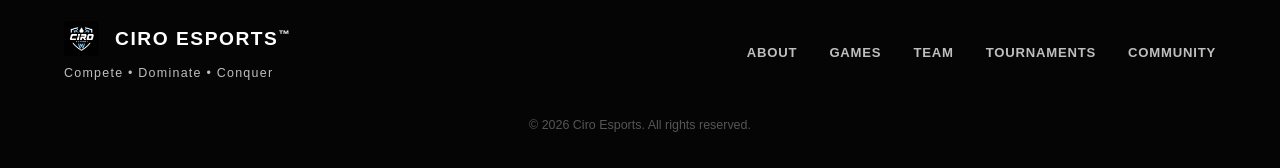
==== commit 8d402c97: "Update: Change Brawl Stars stream card description to 'Watch the live for the Ciro esports'" ====
--- a/index.html
+++ b/index.html
@@ -288,7 +288,7 @@
           </div>
           <div class="livestream-info">
             <h3 class="livestream-title">Brawl Stars Team Stream</h3>
-            <p class="livestream-desc">Follow our Brawl Stars team as they climb the ranks and compete</p>
+            <p class="livestream-desc">Watch the live for the Ciro esports</p>
             <a href="https://www.twitch.tv/ciroesports" target="_blank" class="btn btn-sm">WATCH ON TWITCH</a>
           </div>
         </div>
@@ -467,6 +467,50 @@
         <h3 class="about-title">ABOUT</h3>
         <p class="about-text" id="about-text">Player biography goes here...</p>
       </div>
+      
+      <div class="profile-stats-grid">
+        <div class="stat-card">
+          <div class="stat-icon">📊</div>
+          <div class="stat-card-value" id="profile-level">156</div>
+          <div class="stat-card-label">Level</div>
+        </div>
+        <div class="stat-card">
+          <div class="stat-icon">🏆</div>
+          <div class="stat-card-value" id="profile-peak-rank">Diamond</div>
+          <div class="stat-card-label">Peak Rank</div>
+        </div>
+        <div class="stat-card">
+          <div class="stat-icon">⭐</div>
+          <div class="stat-card-value" id="profile-current-rank">Platinum</div>
+          <div class="stat-card-label">Current Rank</div>
+        </div>
+      </div>
+      
+      <div class="profile-achievements">
+        <h3 class="achievements-title">ACHIEVEMENTS</h3>
+        <div class="achievements-list" id="achievements-list">
+          <div class="achievement-item">
+            <span class="achievement-icon">🏅</span>
+            <span class="achievement-text">Regional Champion 2025</span>
+          </div>
+        </div>
+      </div>
+      
+      <!-- Hidden old profile-stats for backward compatibility -->
+      <div class="profile-stats" style="display: none;">
+        <div class="stat-item">
+          <span class="stat-label">LEVEL</span>
+          <span class="stat-value" id="profile-level-old">156</span>
+        </div>
+        <div class="stat-item">
+          <span class="stat-label">PEAK RANK</span>
+          <span class="stat-value" id="profile-peak-rank-old">Diamond</span>
+        </div>
+        <div class="stat-item">
+          <span class="stat-label">CURRENT RANK</span>
+          <span class="stat-value" id="profile-current-rank-old">Platinum</span>
+        </div>
+      </div>
     </div>
   </div>
 
@@ -484,6 +528,6 @@
     </div>
   </div>
 
-  <script src="script-premium.js?v=16"></script>
+  <script src="script-premium.js?v=20"></script>
 </body>
 </html>
--- a/style-premium.css
+++ b/style-premium.css
@@ -1513,6 +1513,94 @@
   letter-spacing: 0.03em;
 }
 
+.profile-stats-grid {
+  display: grid;
+  grid-template-columns: repeat(3, 1fr);
+  gap: 1.5rem;
+  width: 100%;
+  max-width: 700px;
+  margin-bottom: 2.5rem;
+  margin-top: 2.5rem;
+}
+
+.stat-card {
+  display: flex;
+  flex-direction: column;
+  align-items: center;
+  justify-content: center;
+  padding: 2rem 1.5rem;
+  background: rgba(10, 10, 20, 0.6);
+  border: 1px solid rgba(29, 161, 255, 0.2);
+  border-radius: 16px;
+  backdrop-filter: blur(10px);
+  text-align: center;
+}
+
+.stat-icon {
+  font-size: 2rem;
+  margin-bottom: 1rem;
+  opacity: 0.7;
+}
+
+.stat-card-value {
+  font-size: 2.5rem;
+  font-weight: 700;
+  color: #FF6B35;
+  margin-bottom: 0.5rem;
+  line-height: 1;
+}
+
+.stat-card-label {
+  font-size: 0.75rem;
+  font-weight: 600;
+  letter-spacing: 0.1em;
+  text-transform: uppercase;
+  color: #888;
+}
+
+.profile-achievements {
+  width: 100%;
+  max-width: 700px;
+  background: rgba(10, 10, 20, 0.6);
+  border: 1px solid rgba(29, 161, 255, 0.2);
+  border-radius: 16px;
+  padding: 2rem;
+  backdrop-filter: blur(10px);
+}
+
+.achievements-title {
+  font-size: 0.75rem;
+  font-weight: 700;
+  letter-spacing: 0.2em;
+  text-transform: uppercase;
+  color: #FF6B35;
+  margin: 0 0 1.5rem 0;
+}
+
+.achievements-list {
+  display: flex;
+  flex-direction: column;
+  gap: 1rem;
+}
+
+.achievement-item {
+  display: flex;
+  align-items: center;
+  gap: 1rem;
+  padding: 0.75rem 0;
+}
+
+.achievement-icon {
+  font-size: 1.5rem;
+  flex-shrink: 0;
+}
+
+.achievement-text {
+  font-size: 1rem;
+  color: #ccc;
+  font-weight: 500;
+}
+
 .profile-about {
   width: 100%;
   max-width: 700px;
